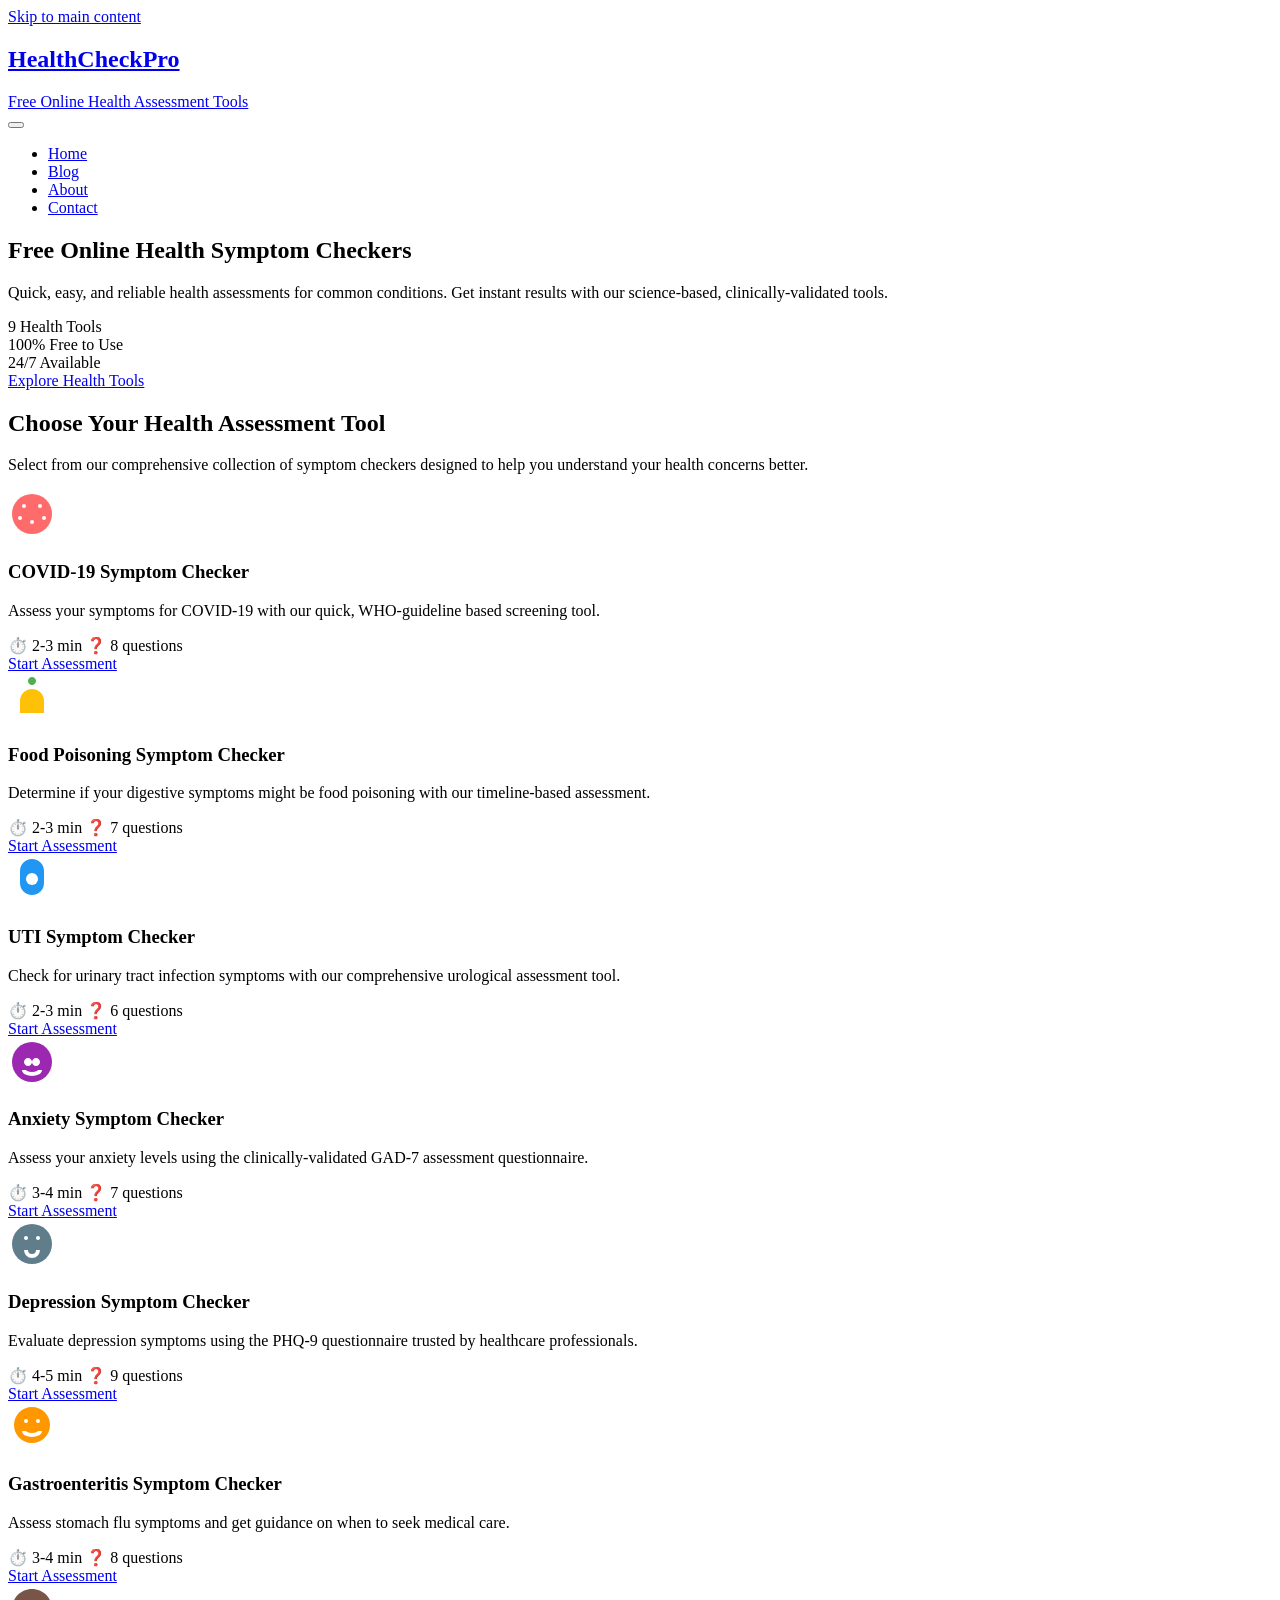
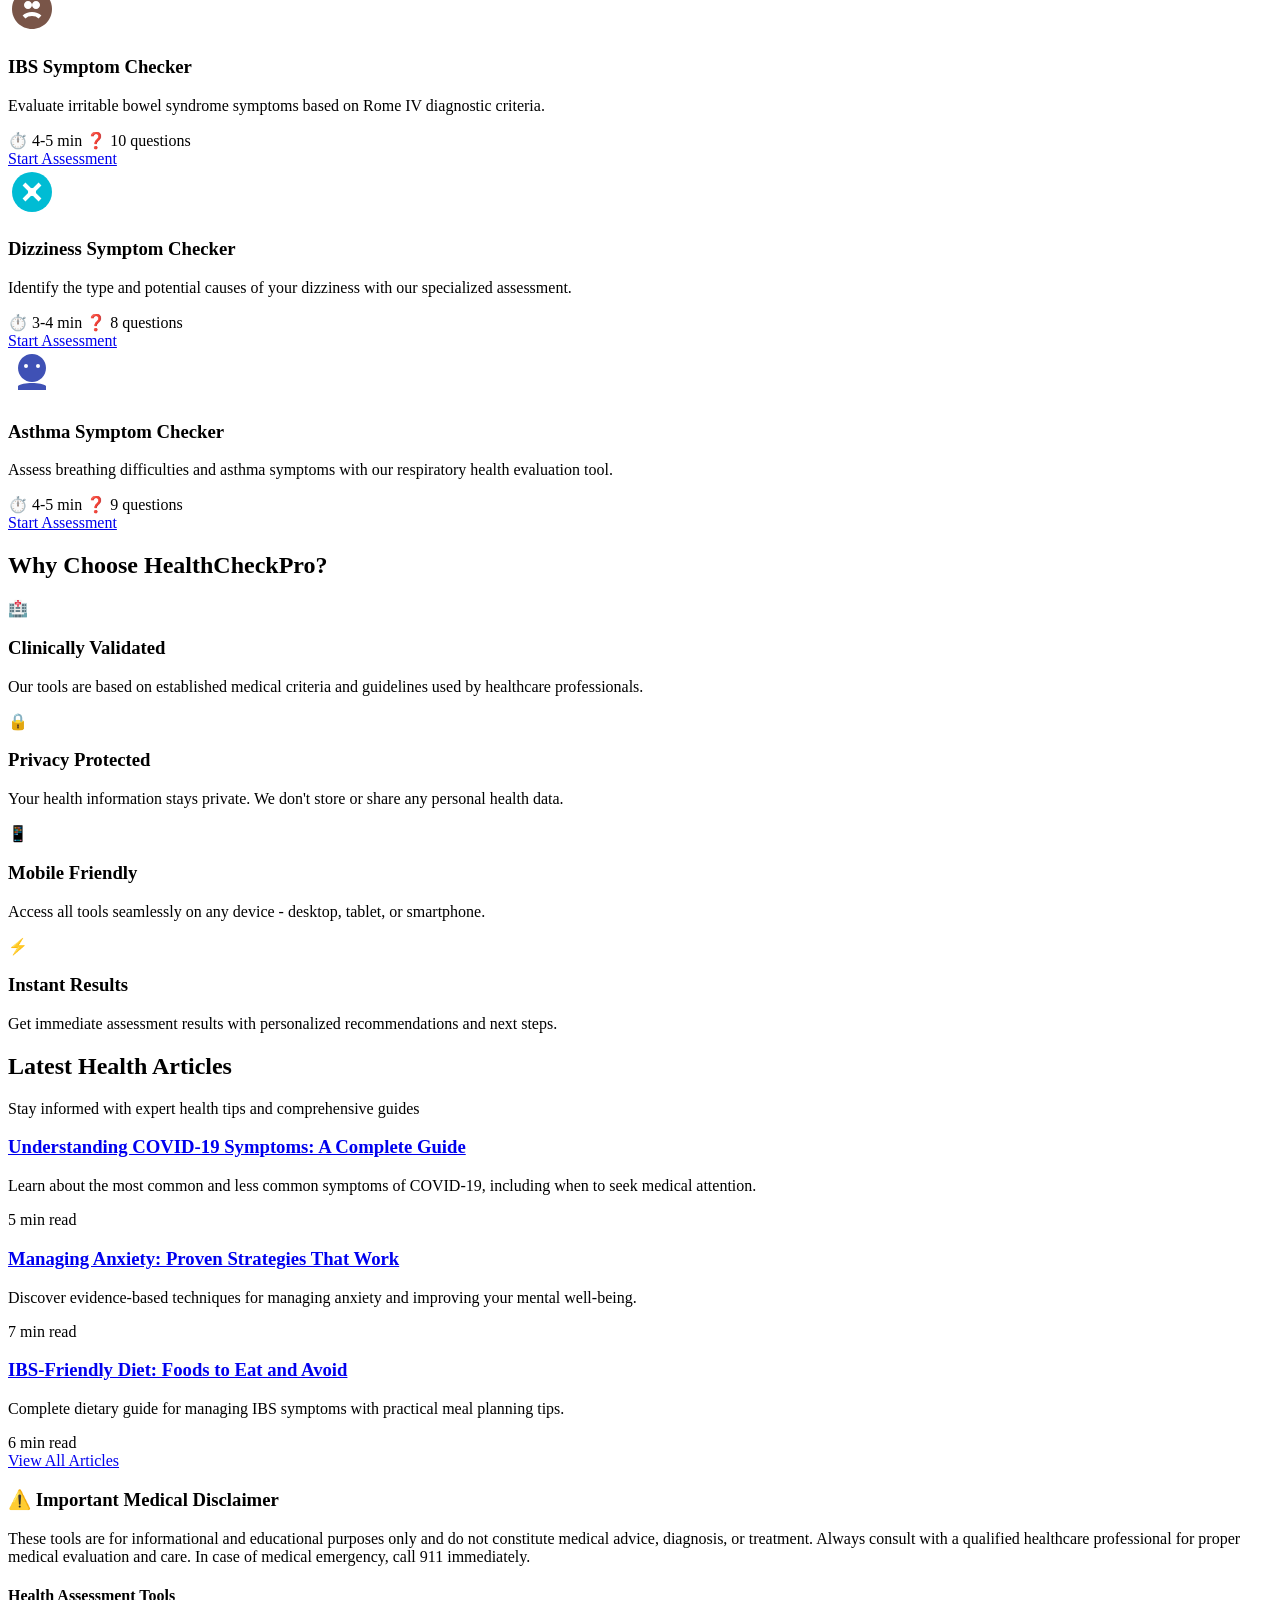
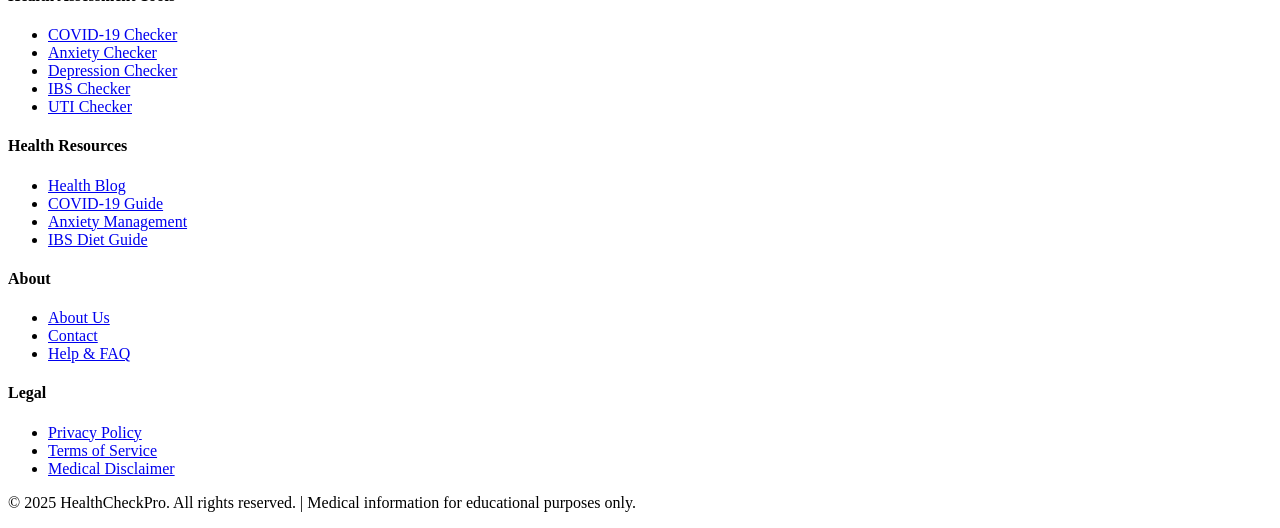
==== index.html @ 85d009aa "Create index.html" ====
<!DOCTYPE html>
<html lang="en">
<head>
    <meta charset="UTF-8">
    <meta name="viewport" content="width=device-width, initial-scale=1.0">
    <title>HealthCheckPro - Free Online Health Symptom Checkers & Assessment Tools</title>
    <meta name="description" content="Free online symptom checkers for COVID-19, anxiety, depression, IBS, and more. Get instant health assessments with our easy-to-use, clinically-validated tools.">
    <meta name="keywords" content="symptom checker, health assessment, COVID-19, anxiety, depression, IBS, free health tools">
    <meta name="author" content="HealthCheckPro">
    
    <!-- Open Graph Meta Tags -->
    <meta property="og:title" content="HealthCheckPro - Free Online Health Symptom Checkers">
    <meta property="og:description" content="Free online symptom checkers for COVID-19, anxiety, depression, IBS, and more. Get instant health assessments.">
    <meta property="og:url" content="https://healthcheckpro.com">
    <meta property="og:type" content="website">
    <meta property="og:image" content="https://healthcheckpro.com/assets/images/og-image.jpg">
    
    <!-- Twitter Card Meta Tags -->
    <meta name="twitter:card" content="summary_large_image">
    <meta name="twitter:title" content="HealthCheckPro - Free Online Health Symptom Checkers">
    <meta name="twitter:description" content="Free online symptom checkers for common health conditions. Get instant assessments.">
    <meta name="twitter:image" content="https://healthcheckpro.com/assets/images/twitter-card.jpg">
    
    <!-- Favicon -->
    <link rel="icon" type="image/x-icon" href="/favicon.ico">
    <link rel="apple-touch-icon" sizes="180x180" href="/apple-touch-icon.png">
    
    <!-- Structured Data -->
    <script type="application/ld+json">
    {
        "@context": "https://schema.org",
        "@type": "MedicalWebPage",
        "name": "HealthCheckPro",
        "description": "Free online health symptom checkers and assessment tools for common medical conditions",
        "url": "https://healthcheckpro.com",
        "mainContentOfPage": {
            "@type": "HealthTopicContent",
            "hasHealthAspect": "SymptomAssessment"
        },
        "publisher": {
            "@type": "Organization",
            "name": "HealthCheckPro",
            "url": "https://healthcheckpro.com"
        },
        "dateModified": "2025-01-31",
        "inLanguage": "en-US",
        "specialty": "General Practice"
    }
    </script>
    
    <!-- CSS Files -->
    <link rel="stylesheet" href="assets/css/main.css">
    <link rel="stylesheet" href="assets/css/responsive.css">
    
    <!-- Canonical URL -->
    <link rel="canonical" href="https://healthcheckpro.com">
    
    <!-- Preload Critical Resources -->
    <link rel="preload" href="assets/css/main.css" as="style">
    <link rel="preload" href="assets/js/main.js" as="script">
    
    <!-- PWA Manifest -->
    <link rel="manifest" href="manifest.json">
    <meta name="theme-color" content="#2196F3">
</head>
<body>
    <!-- Skip to Content Link (Accessibility) -->
    <a href="#main-content" class="skip-link">Skip to main content</a>
    
    <!-- Header -->
    <header class="main-header" role="banner">
        <nav class="navbar" role="navigation" aria-label="Main navigation">
            <div class="container">
                <div class="logo">
                    <a href="/" aria-label="HealthCheckPro Home">
                        <h1>HealthCheckPro</h1>
                        <span class="tagline">Free Online Health Assessment Tools</span>
                    </a>
                </div>
                <button class="mobile-menu-toggle" aria-label="Toggle mobile menu" aria-expanded="false">
                    <span></span>
                    <span></span>
                    <span></span>
                </button>
                <ul class="nav-menu" role="menubar">
                    <li role="none"><a href="/" role="menuitem" aria-current="page">Home</a></li>
                    <li role="none"><a href="/blog/" role="menuitem">Blog</a></li>
                    <li role="none"><a href="/about/" role="menuitem">About</a></li>
                    <li role="none"><a href="/contact/" role="menuitem">Contact</a></li>
                </ul>
            </div>
        </nav>
    </header>

    <!-- Hero Section -->
    <section class="hero-section" aria-label="Welcome section">
        <div class="container">
            <div class="hero-content">
                <h2>Free Online Health Symptom Checkers</h2>
                <p class="hero-description">Quick, easy, and reliable health assessments for common conditions. Get instant results with our science-based, clinically-validated tools.</p>
                
                <div class="hero-stats" aria-label="Website statistics">
                    <div class="stat">
                        <span class="number" aria-label="9 health tools">9</span>
                        <span class="label">Health Tools</span>
                    </div>
                    <div class="stat">
                        <span class="number" aria-label="100% free">100%</span>
                        <span class="label">Free to Use</span>
                    </div>
                    <div class="stat">
                        <span class="number" aria-label="Available 24/7">24/7</span>
                        <span class="label">Available</span>
                    </div>
                </div>
                
                <div class="hero-cta">
                    <a href="#tools-section" class="btn-primary btn-large">Explore Health Tools</a>
                </div>
            </div>
        </div>
    </section>

    <!-- Tools Grid Section -->
    <main id="main-content" class="tools-section" role="main">
        <div class="container">
            <header class="section-header">
                <h2>Choose Your Health Assessment Tool</h2>
                <p>Select from our comprehensive collection of symptom checkers designed to help you understand your health concerns better.</p>
            </header>
            
            <div class="tools-grid" id="tools-section" role="region" aria-label="Health assessment tools">
                
                <!-- COVID-19 Symptom Checker -->
                <div class="tool-card" role="article">
                    <div class="tool-icon" aria-hidden="true">
                        <svg width="48" height="48" viewBox="0 0 24 24" fill="none" xmlns="http://www.w3.org/2000/svg">
                            <circle cx="12" cy="12" r="10" fill="#FF6B6B"/>
                            <circle cx="8" cy="8" r="1" fill="#fff"/>
                            <circle cx="16" cy="8" r="1" fill="#fff"/>
                            <circle cx="12" cy="16" r="1" fill="#fff"/>
                            <circle cx="6" cy="14" r="1" fill="#fff"/>
                            <circle cx="18" cy="14" r="1" fill="#fff"/>
                        </svg>
                    </div>
                    <div class="tool-content">
                        <h3>COVID-19 Symptom Checker</h3>
                        <p>Assess your symptoms for COVID-19 with our quick, WHO-guideline based screening tool.</p>
                        <div class="tool-meta">
                            <span class="duration">⏱️ 2-3 min</span>
                            <span class="questions">❓ 8 questions</span>
                        </div>
                    </div>
                    <a href="/tools/covid-19-symptom-checker/" class="btn-primary" aria-label="Start COVID-19 symptom assessment">Start Assessment</a>
                </div>

                <!-- Food Poisoning Symptom Checker -->
                <div class="tool-card" role="article">
                    <div class="tool-icon" aria-hidden="true">
                        <svg width="48" height="48" viewBox="0 0 24 24" fill="none" xmlns="http://www.w3.org/2000/svg">
                            <path d="M12 2C13.1 2 14 2.9 14 4C14 5.1 13.1 6 12 6C10.9 6 10 5.1 10 4C10 2.9 10.9 2 12 2Z" fill="#4CAF50"/>
                            <path d="M12 8C8.69 8 6 10.69 6 14V20H18V14C18 10.69 15.31 8 12 8Z" fill="#FFC107"/>
                        </svg>
                    </div>
                    <div class="tool-content">
                        <h3>Food Poisoning Symptom Checker</h3>
                        <p>Determine if your digestive symptoms might be food poisoning with our timeline-based assessment.</p>
                        <div class="tool-meta">
                            <span class="duration">⏱️ 2-3 min</span>
                            <span class="questions">❓ 7 questions</span>
                        </div>
                    </div>
                    <a href="/tools/food-poisoning-symptom-checker/" class="btn-primary" aria-label="Start food poisoning symptom assessment">Start Assessment</a>
                </div>

                <!-- UTI Symptom Checker -->
                <div class="tool-card" role="article">
                    <div class="tool-icon" aria-hidden="true">
                        <svg width="48" height="48" viewBox="0 0 24 24" fill="none" xmlns="http://www.w3.org/2000/svg">
                            <path d="M12 2C15.31 2 18 4.69 18 8V14C18 17.31 15.31 20 12 20C8.69 20 6 17.31 6 14V8C6 4.69 8.69 2 12 2Z" fill="#2196F3"/>
                            <circle cx="12" cy="12" r="3" fill="#fff"/>
                        </svg>
                    </div>
                    <div class="tool-content">
                        <h3>UTI Symptom Checker</h3>
                        <p>Check for urinary tract infection symptoms with our comprehensive urological assessment tool.</p>
                        <div class="tool-meta">
                            <span class="duration">⏱️ 2-3 min</span>
                            <span class="questions">❓ 6 questions</span>
                        </div>
                    </div>
                    <a href="/tools/uti-symptom-checker/" class="btn-primary" aria-label="Start UTI symptom assessment">Start Assessment</a>
                </div>

                <!-- Anxiety Symptom Checker -->
                <div class="tool-card" role="article">
                    <div class="tool-icon" aria-hidden="true">
                        <svg width="48" height="48" viewBox="0 0 24 24" fill="none" xmlns="http://www.w3.org/2000/svg">
                            <circle cx="12" cy="12" r="10" fill="#9C27B0"/>
                            <path d="M8 12C8 10.9 8.9 10 10 10S12 10.9 12 12S11.1 14 10 14S8 13.1 8 12Z" fill="#fff"/>
                            <path d="M12 12C12 10.9 12.9 10 14 10S16 10.9 16 12S15.1 14 14 14S12 13.1 12 12Z" fill="#fff"/>
                            <path d="M8 16C8 17.1 9.79 18 12 18S16 17.1 16 16" stroke="#fff" stroke-width="2" fill="none"/>
                        </svg>
                    </div>
                    <div class="tool-content">
                        <h3>Anxiety Symptom Checker</h3>
                        <p>Assess your anxiety levels using the clinically-validated GAD-7 assessment questionnaire.</p>
                        <div class="tool-meta">
                            <span class="duration">⏱️ 3-4 min</span>
                            <span class="questions">❓ 7 questions</span>
                        </div>
                    </div>
                    <a href="/tools/anxiety-symptom-checker/" class="btn-primary" aria-label="Start anxiety symptom assessment">Start Assessment</a>
                </div>

                <!-- Depression Symptom Checker -->
                <div class="tool-card" role="article">
                    <div class="tool-icon" aria-hidden="true">
                        <svg width="48" height="48" viewBox="0 0 24 24" fill="none" xmlns="http://www.w3.org/2000/svg">
                            <circle cx="12" cy="12" r="10" fill="#607D8B"/>
                            <circle cx="9" cy="9" r="1" fill="#fff"/>
                            <circle cx="15" cy="9" r="1" fill="#fff"/>
                            <path d="M9 15C9 16.66 10.34 18 12 18S15 16.66 15 15" stroke="#fff" stroke-width="2" fill="none"/>
                        </svg>
                    </div>
                    <div class="tool-content">
                        <h3>Depression Symptom Checker</h3>
                        <p>Evaluate depression symptoms using the PHQ-9 questionnaire trusted by healthcare professionals.</p>
                        <div class="tool-meta">
                            <span class="duration">⏱️ 4-5 min</span>
                            <span class="questions">❓ 9 questions</span>
                        </div>
                    </div>
                    <a href="/tools/depression-symptom-checker/" class="btn-primary" aria-label="Start depression symptom assessment">Start Assessment</a>
                </div>

                <!-- Gastroenteritis Symptom Checker -->
                <div class="tool-card" role="article">
                    <div class="tool-icon" aria-hidden="true">
                        <svg width="48" height="48" viewBox="0 0 24 24" fill="none" xmlns="http://www.w3.org/2000/svg">
                            <path d="M12 2C17 2 21 6 21 11C21 16 17 20 12 20C7 20 3 16 3 11C3 6 7 2 12 2Z" fill="#FF9800"/>
                            <circle cx="9" cy="9" r="1" fill="#fff"/>
                            <circle cx="15" cy="9" r="1" fill="#fff"/>
                            <path d="M8 14C8 15.1 9.79 16 12 16S16 15.1 16 14" stroke="#fff" stroke-width="2" fill="none"/>
                        </svg>
                    </div>
                    <div class="tool-content">
                        <h3>Gastroenteritis Symptom Checker</h3>
                        <p>Assess stomach flu symptoms and get guidance on when to seek medical care.</p>
                        <div class="tool-meta">
                            <span class="duration">⏱️ 3-4 min</span>
                            <span class="questions">❓ 8 questions</span>
                        </div>
                    </div>
                    <a href="/tools/gastroenteritis-symptom-checker/" class="btn-primary" aria-label="Start gastroenteritis symptom assessment">Start Assessment</a>
                </div>

                <!-- IBS Symptom Checker -->
                <div class="tool-card" role="article">
                    <div class="tool-icon" aria-hidden="true">
                        <svg width="48" height="48" viewBox="0 0 24 24" fill="none" xmlns="http://www.w3.org/2000/svg">
                            <path d="M12 2C6.48 2 2 6.48 2 12S6.48 22 12 22S22 17.52 22 12S17.52 2 12 2Z" fill="#795548"/>
                            <path d="M8 10C8 8.9 8.9 8 10 8S12 8.9 12 10S11.1 12 10 12S8 11.1 8 10Z" fill="#fff"/>
                            <path d="M12 10C12 8.9 12.9 8 14 8S16 8.9 16 10S15.1 12 14 12S12 11.1 12 10Z" fill="#fff"/>
                            <path d="M8 16C10 14 14 14 16 16" stroke="#fff" stroke-width="2" fill="none"/>
                        </svg>
                    </div>
                    <div class="tool-content">
                        <h3>IBS Symptom Checker</h3>
                        <p>Evaluate irritable bowel syndrome symptoms based on Rome IV diagnostic criteria.</p>
                        <div class="tool-meta">
                            <span class="duration">⏱️ 4-5 min</span>
                            <span class="questions">❓ 10 questions</span>
                        </div>
                    </div>
                    <a href="/tools/ibs-symptom-checker/" class="btn-primary" aria-label="Start IBS symptom assessment">Start Assessment</a>
                </div>

                <!-- Dizziness Symptom Checker -->
                <div class="tool-card" role="article">
                    <div class="tool-icon" aria-hidden="true">
                        <svg width="48" height="48" viewBox="0 0 24 24" fill="none" xmlns="http://www.w3.org/2000/svg">
                            <circle cx="12" cy="12" r="10" fill="#00BCD4"/>
                            <path d="M8 8L16 16M16 8L8 16" stroke="#fff" stroke-width="2"/>
                            <circle cx="12" cy="12" r="2" fill="#fff"/>
                        </svg>
                    </div>
                    <div class="tool-content">
                        <h3>Dizziness Symptom Checker</h3>
                        <p>Identify the type and potential causes of your dizziness with our specialized assessment.</p>
                        <div class="tool-meta">
                            <span class="duration">⏱️ 3-4 min</span>
                            <span class="questions">❓ 8 questions</span>
                        </div>
                    </div>
                    <a href="/tools/dizziness-symptom-checker/" class="btn-primary" aria-label="Start dizziness symptom assessment">Start Assessment</a>
                </div>

                <!-- Asthma Symptom Checker -->
                <div class="tool-card" role="article">
                    <div class="tool-icon" aria-hidden="true">
                        <svg width="48" height="48" viewBox="0 0 24 24" fill="none" xmlns="http://www.w3.org/2000/svg">
                            <path d="M12 2C8.13 2 5 5.13 5 9C5 12.87 8.13 16 12 16S19 12.87 19 9C19 5.13 15.87 2 12 2Z" fill="#3F51B5"/>
                            <path d="M5 18C7 16 17 16 19 18V20H5V18Z" fill="#3F51B5"/>
                            <circle cx="9" cy="8" r="1" fill="#fff"/>
                            <circle cx="15" cy="8" r="1" fill="#fff"/>
                        </svg>
                    </div>
                    <div class="tool-content">
                        <h3>Asthma Symptom Checker</h3>
                        <p>Assess breathing difficulties and asthma symptoms with our respiratory health evaluation tool.</p>
                        <div class="tool-meta">
                            <span class="duration">⏱️ 4-5 min</span>
                            <span class="questions">❓ 9 questions</span>
                        </div>
                    </div>
                    <a href="/tools/asthma-symptom-checker/" class="btn-primary" aria-label="Start asthma symptom assessment">Start Assessment</a>
                </div>

            </div>
        </div>
    </main>

    <!-- Features Section -->
    <section class="features-section" role="region" aria-labelledby="features-heading">
        <div class="container">
            <h2 id="features-heading">Why Choose HealthCheckPro?</h2>
            <div class="features-grid">
                <div class="feature-card">
                    <div class="feature-icon" aria-hidden="true">🏥</div>
                    <h3>Clinically Validated</h3>
                    <p>Our tools are based on established medical criteria and guidelines used by healthcare professionals.</p>
                </div>
                <div class="feature-card">
                    <div class="feature-icon" aria-hidden="true">🔒</div>
                    <h3>Privacy Protected</h3>
                    <p>Your health information stays private. We don't store or share any personal health data.</p>
                </div>
                <div class="feature-card">
                    <div class="feature-icon" aria-hidden="true">📱</div>
                    <h3>Mobile Friendly</h3>
                    <p>Access all tools seamlessly on any device - desktop, tablet, or smartphone.</p>
                </div>
                <div class="feature-card">
                    <div class="feature-icon" aria-hidden="true">⚡</div>
                    <h3>Instant Results</h3>
                    <p>Get immediate assessment results with personalized recommendations and next steps.</p>
                </div>
            </div>
        </div>
    </section>

    <!-- Blog Preview Section -->
    <section class="blog-preview-section" role="region" aria-labelledby="blog-heading">
        <div class="container">
            <h2 id="blog-heading">Latest Health Articles</h2>
            <p>Stay informed with expert health tips and comprehensive guides</p>
            <div class="blog-preview-grid">
                <div class="blog-card">
                    <h3><a href="/blog/understanding-covid-symptoms/">Understanding COVID-19 Symptoms: A Complete Guide</a></h3>
                    <p>Learn about the most common and less common symptoms of COVID-19, including when to seek medical attention.</p>
                    <span class="read-time">5 min read</span>
                </div>
                <div class="blog-card">
                    <h3><a href="/blog/anxiety-management-guide/">Managing Anxiety: Proven Strategies That Work</a></h3>
                    <p>Discover evidence-based techniques for managing anxiety and improving your mental well-being.</p>
                    <span class="read-time">7 min read</span>
                </div>
                <div class="blog-card">
                    <h3><a href="/blog/ibs-diet-recommendations/">IBS-Friendly Diet: Foods to Eat and Avoid</a></h3>
                    <p>Complete dietary guide for managing IBS symptoms with practical meal planning tips.</p>
                    <span class="read-time">6 min read</span>
                </div>
            </div>
            <div class="blog-cta">
                <a href="/blog/" class="btn-secondary">View All Articles</a>
            </div>
        </div>
    </section>

    <!-- Medical Disclaimer -->
    <section class="disclaimer-section" role="region" aria-labelledby="disclaimer-heading">
        <div class="container">
            <div class="disclaimer-content">
                <h3 id="disclaimer-heading">⚠️ Important Medical Disclaimer</h3>
                <p>These tools are for informational and educational purposes only and do not constitute medical advice, diagnosis, or treatment. Always consult with a qualified healthcare professional for proper medical evaluation and care. In case of medical emergency, call 911 immediately.</p>
            </div>
        </div>
    </section>

    <!-- Footer -->
    <footer class="main-footer" role="contentinfo">
        <div class="container">
            <div class="footer-content">
                <div class="footer-section">
                    <h4>Health Assessment Tools</h4>
                    <ul>
                        <li><a href="/tools/covid-19-symptom-checker/">COVID-19 Checker</a></li>
                        <li><a href="/tools/anxiety-symptom-checker/">Anxiety Checker</a></li>
                        <li><a href="/tools/depression-symptom-checker/">Depression Checker</a></li>
                        <li><a href="/tools/ibs-symptom-checker/">IBS Checker</a></li>
                        <li><a href="/tools/uti-symptom-checker/">UTI Checker</a></li>
                    </ul>
                </div>
                <div class="footer-section">
                    <h4>Health Resources</h4>
                    <ul>
                        <li><a href="/blog/">Health Blog</a></li>
                        <li><a href="/blog/understanding-covid-symptoms/">COVID-19 Guide</a></li>
                        <li><a href="/blog/anxiety-management-guide/">Anxiety Management</a></li>
                        <li><a href="/blog/ibs-diet-recommendations/">IBS Diet Guide</a></li>
                    </ul>
                </div>
                <div class="footer-section">
                    <h4>About</h4>
                    <ul>
                        <li><a href="/about/">About Us</a></li>
                        <li><a href="/contact/">Contact</a></li>
                        <li><a href="/help/">Help & FAQ</a></li>
                    </ul>
                </div>
                <div class="footer-section">
                    <h4>Legal</h4>
                    <ul>
                        <li><a href="/privacy/">Privacy Policy</a></li>
                        <li><a href="/terms/">Terms of Service</a></li>
                        <li><a href="/medical-disclaimer/">Medical Disclaimer</a></li>
                    </ul>
                </div>
            </div>
            <div class="footer-bottom">
                <p>&copy; 2025 HealthCheckPro. All rights reserved. | Medical information for educational purposes only.</p>
            </div>
        </div>
    </footer>

    <!-- JavaScript Files -->
    <script src="assets/js/main.js"></script>
    <script src="assets/js/accessibility.js"></script>
    
    <!-- Service Worker Registration -->
    <script>
        if ('serviceWorker' in navigator) {
            window.addEventListener('load', function() {
                navigator.serviceWorker.register('/sw.js')
                    .then(function(registration) {
                        console.log('ServiceWorker registration successful');
                    }, function(err) {
                        console.log('ServiceWorker registration failed: ', err);
                    });
            });
        }
    </script>
</body>
</html>
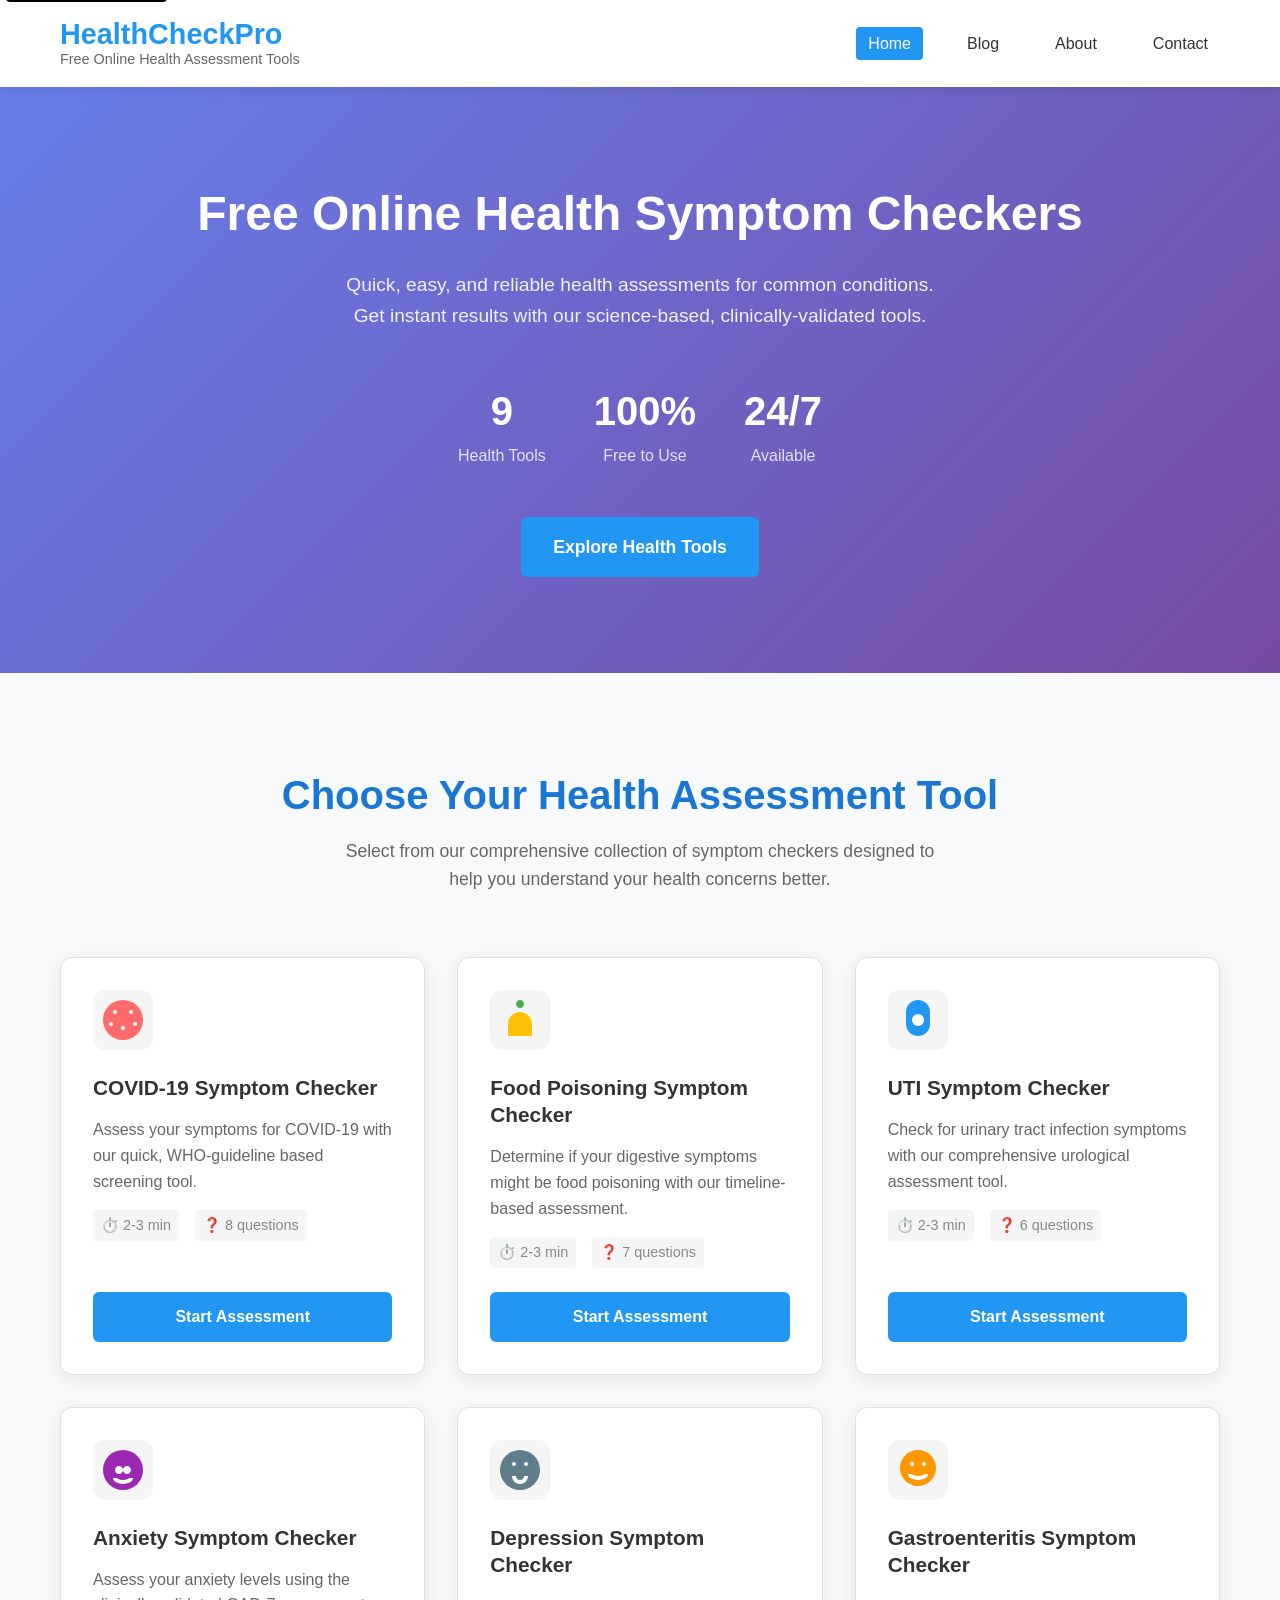
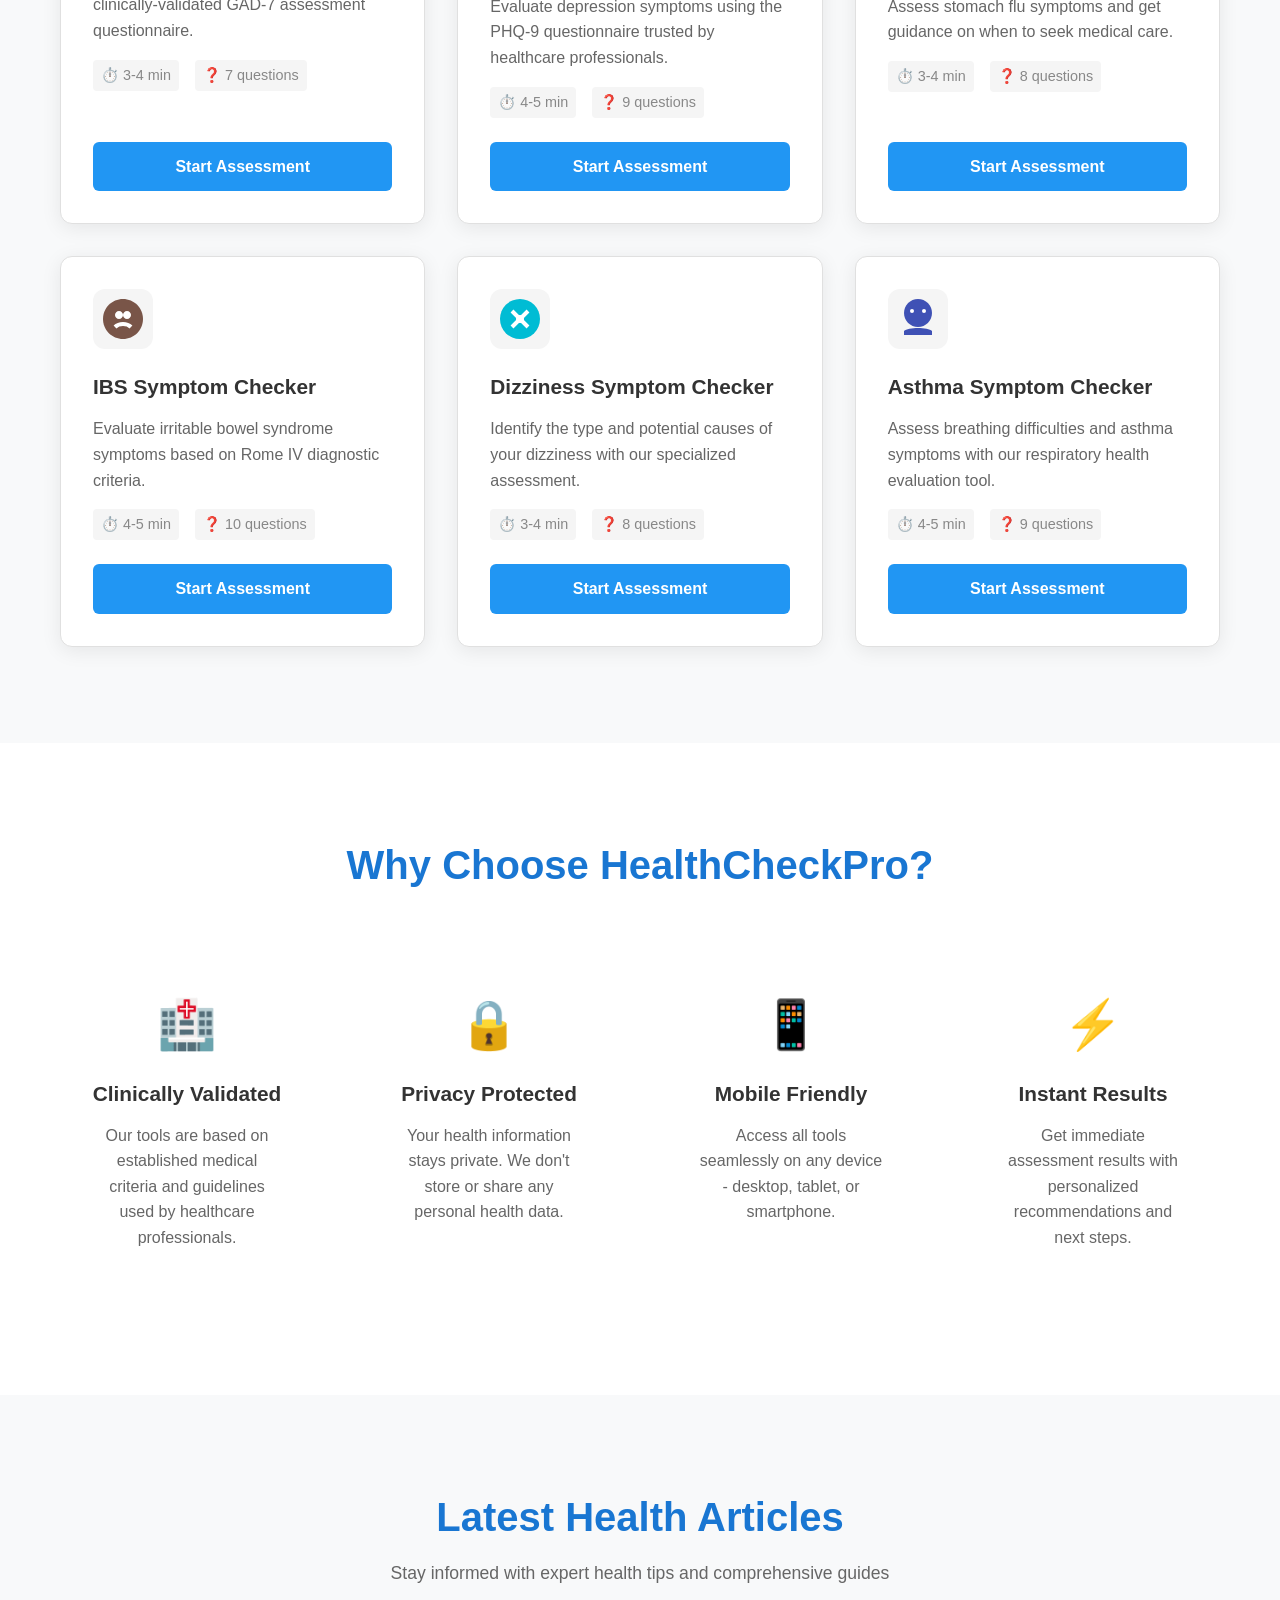
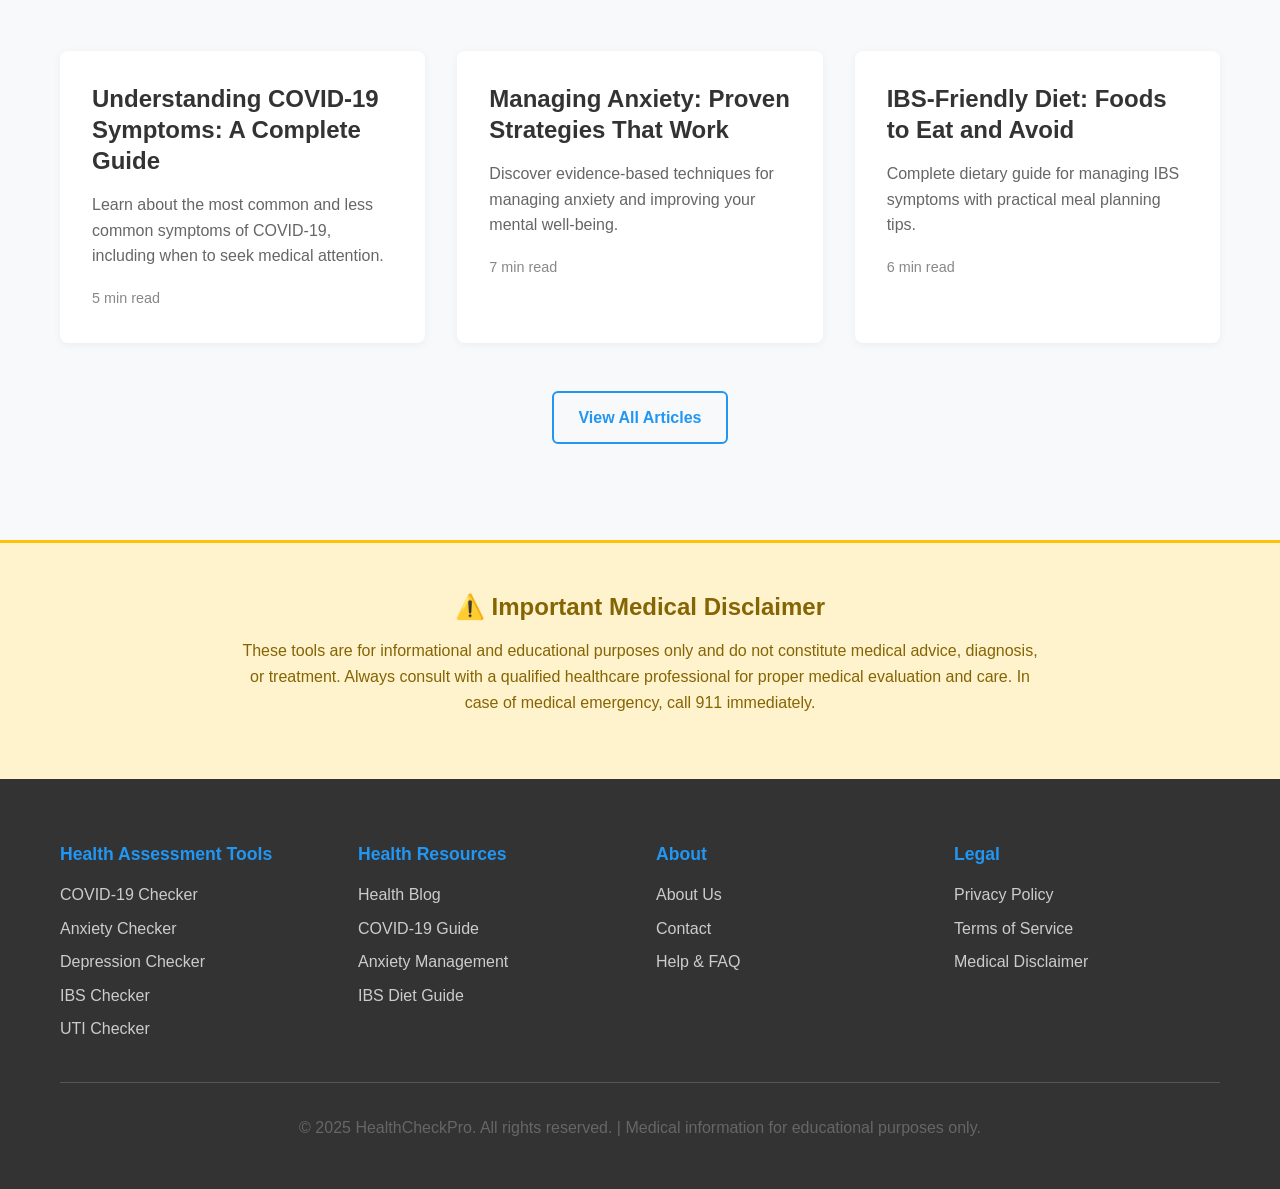
==== commit 1f07a647: "Update index.html" ====
--- a/index.html
+++ b/index.html
@@ -84,9 +84,9 @@
                 </button>
                 <ul class="nav-menu" role="menubar">
                     <li role="none"><a href="/" role="menuitem" aria-current="page">Home</a></li>
-                    <li role="none"><a href="/blog/" role="menuitem">Blog</a></li>
-                    <li role="none"><a href="/about/" role="menuitem">About</a></li>
-                    <li role="none"><a href="/contact/" role="menuitem">Contact</a></li>
+                    <li role="none"><a href="blog/" role="menuitem">Blog</a></li>
+                    <li role="none"><a href="about/" role="menuitem">About</a></li>
+                    <li role="none"><a href="contact/" role="menuitem">Contact</a></li>
                 </ul>
             </div>
         </nav>
--- a/assets/css/main.css
+++ b/assets/css/main.css
@@ -0,0 +1,578 @@
+/* ==========================================
+   HEALTHCHECKPRO - MAIN STYLESHEET
+   ========================================== */
+
+/* CSS Reset and Base Styles */
+* {
+    margin: 0;
+    padding: 0;
+    box-sizing: border-box;
+}
+
+html {
+    font-size: 16px;
+    scroll-behavior: smooth;
+}
+
+body {
+    font-family: -apple-system, BlinkMacSystemFont, 'Segoe UI', Roboto, Oxygen, Ubuntu, Cantarell, sans-serif;
+    line-height: 1.6;
+    color: #333;
+    background-color: #ffffff;
+}
+
+/* Skip Link for Accessibility */
+.skip-link {
+    position: absolute;
+    top: -40px;
+    left: 6px;
+    background: #000;
+    color: #fff;
+    padding: 8px;
+    text-decoration: none;
+    border-radius: 0 0 4px 4px;
+    z-index: 1000;
+}
+
+.skip-link:focus {
+    top: 0;
+}
+
+/* Container */
+.container {
+    max-width: 1200px;
+    margin: 0 auto;
+    padding: 0 20px;
+}
+
+/* Typography */
+h1, h2, h3, h4, h5, h6 {
+    font-weight: 600;
+    margin-bottom: 1rem;
+    line-height: 1.3;
+}
+
+h1 {
+    font-size: 2.5rem;
+    color: #2196F3;
+}
+
+h2 {
+    font-size: 2rem;
+    color: #1976D2;
+}
+
+h3 {
+    font-size: 1.5rem;
+    color: #333;
+}
+
+p {
+    margin-bottom: 1rem;
+    color: #666;
+}
+
+a {
+    color: #2196F3;
+    text-decoration: none;
+    transition: color 0.3s ease;
+}
+
+a:hover, a:focus {
+    color: #1976D2;
+    text-decoration: underline;
+}
+
+/* Button Styles */
+.btn-primary, .btn-secondary {
+    display: inline-block;
+    padding: 12px 24px;
+    border: none;
+    border-radius: 6px;
+    font-size: 1rem;
+    font-weight: 600;
+    text-align: center;
+    text-decoration: none;
+    cursor: pointer;
+    transition: all 0.3s ease;
+    min-height: 44px;
+    min-width: 44px;
+}
+
+.btn-primary {
+    background-color: #2196F3;
+    color: white;
+}
+
+.btn-primary:hover, .btn-primary:focus {
+    background-color: #1976D2;
+    color: white;
+    text-decoration: none;
+    transform: translateY(-2px);
+    box-shadow: 0 4px 12px rgba(33, 150, 243, 0.3);
+}
+
+.btn-secondary {
+    background-color: transparent;
+    color: #2196F3;
+    border: 2px solid #2196F3;
+}
+
+.btn-secondary:hover, .btn-secondary:focus {
+    background-color: #2196F3;
+    color: white;
+    text-decoration: none;
+}
+
+.btn-large {
+    padding: 16px 32px;
+    font-size: 1.1rem;
+}
+
+/* Header Styles */
+.main-header {
+    background-color: #ffffff;
+    box-shadow: 0 2px 10px rgba(0, 0, 0, 0.1);
+    position: sticky;
+    top: 0;
+    z-index: 100;
+}
+
+.navbar {
+    padding: 1rem 0;
+}
+
+.navbar .container {
+    display: flex;
+    justify-content: space-between;
+    align-items: center;
+}
+
+.logo a {
+    color: inherit;
+    text-decoration: none;
+}
+
+.logo h1 {
+    font-size: 1.8rem;
+    margin-bottom: 0;
+    color: #2196F3;
+}
+
+.logo .tagline {
+    font-size: 0.9rem;
+    color: #666;
+    display: block;
+    margin-top: -5px;
+}
+
+.nav-menu {
+    display: flex;
+    list-style: none;
+    gap: 2rem;
+    margin: 0;
+}
+
+.nav-menu a {
+    font-weight: 500;
+    color: #333;
+    padding: 8px 12px;
+    border-radius: 4px;
+    transition: all 0.3s ease;
+}
+
+.nav-menu a:hover, .nav-menu a:focus {
+    background-color: #f5f5f5;
+    color: #2196F3;
+    text-decoration: none;
+}
+
+.nav-menu a[aria-current="page"] {
+    background-color: #2196F3;
+    color: white;
+}
+
+/* Mobile Menu Toggle */
+.mobile-menu-toggle {
+    display: none;
+    flex-direction: column;
+    background: none;
+    border: none;
+    cursor: pointer;
+    padding: 8px;
+    gap: 4px;
+    min-height: 44px;
+    min-width: 44px;
+}
+
+.mobile-menu-toggle span {
+    display: block;
+    width: 25px;
+    height: 3px;
+    background-color: #333;
+    transition: 0.3s;
+}
+
+/* Hero Section */
+.hero-section {
+    background: linear-gradient(135deg, #667eea 0%, #764ba2 100%);
+    color: white;
+    padding: 6rem 0;
+    text-align: center;
+}
+
+.hero-content h2 {
+    font-size: 3rem;
+    margin-bottom: 1.5rem;
+    color: white;
+}
+
+.hero-description {
+    font-size: 1.2rem;
+    margin-bottom: 3rem;
+    max-width: 600px;
+    margin-left: auto;
+    margin-right: auto;
+    color: rgba(255, 255, 255, 0.9);
+}
+
+.hero-stats {
+    display: flex;
+    justify-content: center;
+    gap: 3rem;
+    margin-bottom: 3rem;
+}
+
+.stat {
+    text-align: center;
+}
+
+.stat .number {
+    display: block;
+    font-size: 2.5rem;
+    font-weight: 700;
+    color: white;
+}
+
+.stat .label {
+    font-size: 1rem;
+    color: rgba(255, 255, 255, 0.8);
+}
+
+.hero-cta {
+    margin-top: 2rem;
+}
+
+/* Tools Section */
+.tools-section {
+    padding: 6rem 0;
+    background-color: #f8f9fa;
+}
+
+.section-header {
+    text-align: center;
+    margin-bottom: 4rem;
+}
+
+.section-header h2 {
+    font-size: 2.5rem;
+    margin-bottom: 1rem;
+}
+
+.section-header p {
+    font-size: 1.1rem;
+    max-width: 600px;
+    margin: 0 auto;
+}
+
+.tools-grid {
+    display: grid;
+    grid-template-columns: repeat(auto-fit, minmax(350px, 1fr));
+    gap: 2rem;
+    margin-top: 3rem;
+}
+
+.tool-card {
+    background: white;
+    border-radius: 12px;
+    padding: 2rem;
+    box-shadow: 0 4px 20px rgba(0, 0, 0, 0.08);
+    transition: all 0.3s ease;
+    border: 1px solid #e0e0e0;
+    display: flex;
+    flex-direction: column;
+    height: 100%;
+}
+
+.tool-card:hover {
+    transform: translateY(-8px);
+    box-shadow: 0 8px 30px rgba(0, 0, 0, 0.15);
+}
+
+.tool-icon {
+    margin-bottom: 1.5rem;
+    display: flex;
+    align-items: center;
+    justify-content: center;
+    width: 60px;
+    height: 60px;
+    border-radius: 12px;
+    background-color: #f5f5f5;
+}
+
+.tool-content {
+    flex-grow: 1;
+    margin-bottom: 1.5rem;
+}
+
+.tool-content h3 {
+    font-size: 1.3rem;
+    margin-bottom: 1rem;
+    color: #333;
+}
+
+.tool-content p {
+    color: #666;
+    margin-bottom: 1rem;
+}
+
+.tool-meta {
+    display: flex;
+    gap: 1rem;
+    margin-top: 1rem;
+}
+
+.tool-meta span {
+    font-size: 0.9rem;
+    color: #888;
+    background-color: #f5f5f5;
+    padding: 4px 8px;
+    border-radius: 4px;
+}
+
+/* Features Section */
+.features-section {
+    padding: 6rem 0;
+    background-color: white;
+}
+
+.features-section h2 {
+    text-align: center;
+    font-size: 2.5rem;
+    margin-bottom: 4rem;
+}
+
+.features-grid {
+    display: grid;
+    grid-template-columns: repeat(auto-fit, minmax(250px, 1fr));
+    gap: 3rem;
+}
+
+.feature-card {
+    text-align: center;
+    padding: 2rem;
+}
+
+.feature-icon {
+    font-size: 3rem;
+    margin-bottom: 1rem;
+}
+
+.feature-card h3 {
+    font-size: 1.3rem;
+    margin-bottom: 1rem;
+    color: #333;
+}
+
+.feature-card p {
+    color: #666;
+}
+
+/* Blog Preview Section */
+.blog-preview-section {
+    padding: 6rem 0;
+    background-color: #f8f9fa;
+}
+
+.blog-preview-section h2 {
+    text-align: center;
+    font-size: 2.5rem;
+    margin-bottom: 1rem;
+}
+
+.blog-preview-section > .container > p {
+    text-align: center;
+    font-size: 1.1rem;
+    margin-bottom: 4rem;
+}
+
+.blog-preview-grid {
+    display: grid;
+    grid-template-columns: repeat(auto-fit, minmax(300px, 1fr));
+    gap: 2rem;
+    margin-bottom: 3rem;
+}
+
+.blog-card {
+    background: white;
+    border-radius: 8px;
+    padding: 2rem;
+    box-shadow: 0 2px 10px rgba(0, 0, 0, 0.05);
+    transition: all 0.3s ease;
+}
+
+.blog-card:hover {
+    transform: translateY(-4px);
+    box-shadow: 0 4px 20px rgba(0, 0, 0, 0.1);
+}
+
+.blog-card h3 {
+    margin-bottom: 1rem;
+}
+
+.blog-card h3 a {
+    color: #333;
+    text-decoration: none;
+}
+
+.blog-card h3 a:hover {
+    color: #2196F3;
+}
+
+.blog-card p {
+    margin-bottom: 1rem;
+}
+
+.read-time {
+    font-size: 0.9rem;
+    color: #888;
+}
+
+.blog-cta {
+    text-align: center;
+}
+
+/* Disclaimer Section */
+.disclaimer-section {
+    padding: 3rem 0;
+    background-color: #fff3cd;
+    border-top: 3px solid #ffc107;
+}
+
+.disclaimer-content {
+    max-width: 800px;
+    margin: 0 auto;
+    text-align: center;
+}
+
+.disclaimer-content h3 {
+    color: #856404;
+    margin-bottom: 1rem;
+}
+
+.disclaimer-content p {
+    color: #856404;
+    font-size: 1rem;
+    line-height: 1.6;
+}
+
+/* Footer */
+.main-footer {
+    background-color: #333;
+    color: white;
+    padding: 4rem 0 2rem;
+}
+
+.footer-content {
+    display: grid;
+    grid-template-columns: repeat(auto-fit, minmax(200px, 1fr));
+    gap: 2rem;
+    margin-bottom: 2rem;
+}
+
+.footer-section h4 {
+    color: #2196F3;
+    margin-bottom: 1rem;
+    font-size: 1.1rem;
+}
+
+.footer-section ul {
+    list-style: none;
+}
+
+.footer-section li {
+    margin-bottom: 0.5rem;
+}
+
+.footer-section a {
+    color: #ccc;
+    text-decoration: none;
+    transition: color 0.3s ease;
+}
+
+.footer-section a:hover, .footer-section a:focus {
+    color: #2196F3;
+    text-decoration: none;
+}
+
+.footer-bottom {
+    border-top: 1px solid #555;
+    padding-top: 2rem;
+    text-align: center;
+    color: #ccc;
+}
+
+/* Focus Styles for Accessibility */
+*:focus {
+    outline: 2px solid #2196F3;
+    outline-offset: 2px;
+}
+
+button:focus, a:focus, input:focus, select:focus, textarea:focus {
+    outline: 2px solid #2196F3;
+    outline-offset: 2px;
+}
+
+/* High Contrast Mode Support */
+@media (prefers-contrast: high) {
+    .tool-card {
+        border: 2px solid #333;
+    }
+    
+    .btn-primary {
+        border: 2px solid #1976D2;
+    }
+}
+
+/* Reduced Motion Support */
+@media (prefers-reduced-motion: reduce) {
+    * {
+        animation-duration: 0.01ms !important;
+        animation-iteration-count: 1 !important;
+        transition-duration: 0.01ms !important;
+    }
+    
+    html {
+        scroll-behavior: auto;
+    }
+}
+
+/* Print Styles */
+@media print {
+    .main-header,
+    .hero-section,
+    .main-footer,
+    .mobile-menu-toggle {
+        display: none;
+    }
+    
+    body {
+        font-size: 12pt;
+        line-height: 1.4;
+    }
+    
+    .container {
+        max-width: none;
+        padding: 0;
+    }
+}
--- a/assets/css/responsive.css
+++ b/assets/css/responsive.css
@@ -0,0 +1,261 @@
+/* ==========================================
+   RESPONSIVE STYLES
+   ========================================== */
+
+/* Tablet Styles */
+@media (max-width: 768px) {
+    /* Navigation */
+    .mobile-menu-toggle {
+        display: flex;
+    }
+    
+    .nav-menu {
+        position: absolute;
+        top: 100%;
+        left: 0;
+        width: 100%;
+        background-color: white;
+        flex-direction: column;
+        gap: 0;
+        box-shadow: 0 4px 10px rgba(0, 0, 0, 0.1);
+        transform: translateY(-100%);
+        opacity: 0;
+        visibility: hidden;
+        transition: all 0.3s ease;
+    }
+    
+    .nav-menu.active {
+        transform: translateY(0);
+        opacity: 1;
+        visibility: visible;
+    }
+    
+    .nav-menu li {
+        border-bottom: 1px solid #f0f0f0;
+    }
+    
+    .nav-menu a {
+        display: block;
+        padding: 1rem 2rem;
+        border-radius: 0;
+    }
+    
+    /* Hero Section */
+    .hero-content h2 {
+        font-size: 2.5rem;
+    }
+    
+    .hero-description {
+        font-size: 1.1rem;
+    }
+    
+    .hero-stats {
+        gap: 2rem;
+    }
+    
+    .stat .number {
+        font-size: 2rem;
+    }
+    
+    /* Tools Grid */
+    .tools-grid {
+        grid-template-columns: 1fr;
+        gap: 1.5rem;
+    }
+    
+    .tool-card {
+        padding: 1.5rem;
+    }
+    
+    /* Features Grid */
+    .features-grid {
+        grid-template-columns: repeat(2, 1fr);
+        gap: 2rem;
+    }
+    
+    /* Blog Grid */
+    .blog-preview-grid {
+        grid-template-columns: 1fr;
+        gap: 1.5rem;
+    }
+    
+    /* Footer */
+    .footer-content {
+        grid-template-columns: repeat(2, 1fr);
+        gap: 1.5rem;
+    }
+}
+
+/* Mobile Styles */
+@media (max-width: 480px) {
+    /* Container */
+    .container {
+        padding: 0 15px;
+    }
+    
+    /* Typography */
+    h1 {
+        font-size: 2rem;
+    }
+    
+    h2 {
+        font-size: 1.8rem;
+    }
+    
+    h3 {
+        font-size: 1.3rem;
+    }
+    
+    /* Hero Section */
+    .hero-section {
+        padding: 4rem 0;
+    }
+    
+    .hero-content h2 {
+        font-size: 2rem;
+    }
+    
+    .hero-description {
+        font-size: 1rem;
+        margin-bottom: 2rem;
+    }
+    
+    .hero-stats {
+        flex-direction: column;
+        gap: 1.5rem;
+        margin-bottom: 2rem;
+    }
+    
+    .stat .number {
+        font-size: 1.8rem;
+    }
+    
+    /* Sections */
+    .tools-section,
+    .features-section,
+    .blog-preview-section {
+        padding: 4rem 0;
+    }
+    
+    .section-header h2 {
+        font-size: 2rem;
+    }
+    
+    .section-header p {
+        font-size: 1rem;
+    }
+    
+    /* Tool Cards */
+    .tool-card {
+        padding: 1.25rem;
+    }
+    
+    .tool-meta {
+        flex-direction: column;
+        gap: 0.5rem;
+    }
+    
+    /* Features */
+    .features-grid {
+        grid-template-columns: 1fr;
+        gap: 2rem;
+    }
+    
+    .feature-card {
+        padding: 1.5rem;
+    }
+    
+    .feature-icon {
+        font-size: 2.5rem;
+    }
+    
+    /* Footer */
+    .footer-content {
+        grid-template-columns: 1fr;
+        gap: 2rem;
+    }
+    
+    .main-footer {
+        padding: 3rem 0 1.5rem;
+    }
+    
+    /* Buttons */
+    .btn-primary, .btn-secondary {
+        padding: 14px 20px;
+        font-size: 0.95rem;
+    }
+    
+    .btn-large {
+        padding: 16px 24px;
+        font-size: 1rem;
+    }
+}
+
+/* Large Desktop */
+@media (min-width: 1400px) {
+    .container {
+        max-width: 1400px;
+    }
+    
+    .tools-grid {
+        grid-template-columns: repeat(3, 1fr);
+    }
+    
+    .hero-content h2 {
+        font-size: 3.5rem;
+    }
+    
+    .section-header h2 {
+        font-size: 2.8rem;
+    }
+}
+
+/* Landscape Phone */
+@media (max-width: 767px) and (orientation: landscape) {
+    .hero-section {
+        padding: 3rem 0;
+    }
+    
+    .hero-stats {
+        flex-direction: row;
+        gap: 2rem;
+    }
+}
+
+/* Touch Device Optimizations */
+@media (hover: none) and (pointer: coarse) {
+    .tool-card:hover {
+        transform: none;
+        box-shadow: 0 4px 20px rgba(0, 0, 0, 0.08);
+    }
+    
+    .blog-card:hover {
+        transform: none;
+        box-shadow: 0 2px 10px rgba(0, 0, 0, 0.05);
+    }
+    
+    .btn-primary:hover {
+        transform: none;
+        box-shadow: none;
+    }
+}
+
+/* Small Height Devices */
+@media (max-height: 600px) and (orientation: landscape) {
+    .hero-section {
+        padding: 2rem 0;
+    }
+    
+    .hero-content h2 {
+        font-size: 2rem;
+        margin-bottom: 1rem;
+    }
+    
+    .hero-description {
+        margin-bottom: 1.5rem;
+    }
+    
+    .hero-stats {
+        margin-bottom: 1.5rem;
+    }
+}
--- a/assets/css/main.css
+++ b/assets/css/main.css
@@ -0,0 +1,578 @@
+/* ==========================================
+   HEALTHCHECKPRO - MAIN STYLESHEET
+   ========================================== */
+
+/* CSS Reset and Base Styles */
+* {
+    margin: 0;
+    padding: 0;
+    box-sizing: border-box;
+}
+
+html {
+    font-size: 16px;
+    scroll-behavior: smooth;
+}
+
+body {
+    font-family: -apple-system, BlinkMacSystemFont, 'Segoe UI', Roboto, Oxygen, Ubuntu, Cantarell, sans-serif;
+    line-height: 1.6;
+    color: #333;
+    background-color: #ffffff;
+}
+
+/* Skip Link for Accessibility */
+.skip-link {
+    position: absolute;
+    top: -40px;
+    left: 6px;
+    background: #000;
+    color: #fff;
+    padding: 8px;
+    text-decoration: none;
+    border-radius: 0 0 4px 4px;
+    z-index: 1000;
+}
+
+.skip-link:focus {
+    top: 0;
+}
+
+/* Container */
+.container {
+    max-width: 1200px;
+    margin: 0 auto;
+    padding: 0 20px;
+}
+
+/* Typography */
+h1, h2, h3, h4, h5, h6 {
+    font-weight: 600;
+    margin-bottom: 1rem;
+    line-height: 1.3;
+}
+
+h1 {
+    font-size: 2.5rem;
+    color: #2196F3;
+}
+
+h2 {
+    font-size: 2rem;
+    color: #1976D2;
+}
+
+h3 {
+    font-size: 1.5rem;
+    color: #333;
+}
+
+p {
+    margin-bottom: 1rem;
+    color: #666;
+}
+
+a {
+    color: #2196F3;
+    text-decoration: none;
+    transition: color 0.3s ease;
+}
+
+a:hover, a:focus {
+    color: #1976D2;
+    text-decoration: underline;
+}
+
+/* Button Styles */
+.btn-primary, .btn-secondary {
+    display: inline-block;
+    padding: 12px 24px;
+    border: none;
+    border-radius: 6px;
+    font-size: 1rem;
+    font-weight: 600;
+    text-align: center;
+    text-decoration: none;
+    cursor: pointer;
+    transition: all 0.3s ease;
+    min-height: 44px;
+    min-width: 44px;
+}
+
+.btn-primary {
+    background-color: #2196F3;
+    color: white;
+}
+
+.btn-primary:hover, .btn-primary:focus {
+    background-color: #1976D2;
+    color: white;
+    text-decoration: none;
+    transform: translateY(-2px);
+    box-shadow: 0 4px 12px rgba(33, 150, 243, 0.3);
+}
+
+.btn-secondary {
+    background-color: transparent;
+    color: #2196F3;
+    border: 2px solid #2196F3;
+}
+
+.btn-secondary:hover, .btn-secondary:focus {
+    background-color: #2196F3;
+    color: white;
+    text-decoration: none;
+}
+
+.btn-large {
+    padding: 16px 32px;
+    font-size: 1.1rem;
+}
+
+/* Header Styles */
+.main-header {
+    background-color: #ffffff;
+    box-shadow: 0 2px 10px rgba(0, 0, 0, 0.1);
+    position: sticky;
+    top: 0;
+    z-index: 100;
+}
+
+.navbar {
+    padding: 1rem 0;
+}
+
+.navbar .container {
+    display: flex;
+    justify-content: space-between;
+    align-items: center;
+}
+
+.logo a {
+    color: inherit;
+    text-decoration: none;
+}
+
+.logo h1 {
+    font-size: 1.8rem;
+    margin-bottom: 0;
+    color: #2196F3;
+}
+
+.logo .tagline {
+    font-size: 0.9rem;
+    color: #666;
+    display: block;
+    margin-top: -5px;
+}
+
+.nav-menu {
+    display: flex;
+    list-style: none;
+    gap: 2rem;
+    margin: 0;
+}
+
+.nav-menu a {
+    font-weight: 500;
+    color: #333;
+    padding: 8px 12px;
+    border-radius: 4px;
+    transition: all 0.3s ease;
+}
+
+.nav-menu a:hover, .nav-menu a:focus {
+    background-color: #f5f5f5;
+    color: #2196F3;
+    text-decoration: none;
+}
+
+.nav-menu a[aria-current="page"] {
+    background-color: #2196F3;
+    color: white;
+}
+
+/* Mobile Menu Toggle */
+.mobile-menu-toggle {
+    display: none;
+    flex-direction: column;
+    background: none;
+    border: none;
+    cursor: pointer;
+    padding: 8px;
+    gap: 4px;
+    min-height: 44px;
+    min-width: 44px;
+}
+
+.mobile-menu-toggle span {
+    display: block;
+    width: 25px;
+    height: 3px;
+    background-color: #333;
+    transition: 0.3s;
+}
+
+/* Hero Section */
+.hero-section {
+    background: linear-gradient(135deg, #667eea 0%, #764ba2 100%);
+    color: white;
+    padding: 6rem 0;
+    text-align: center;
+}
+
+.hero-content h2 {
+    font-size: 3rem;
+    margin-bottom: 1.5rem;
+    color: white;
+}
+
+.hero-description {
+    font-size: 1.2rem;
+    margin-bottom: 3rem;
+    max-width: 600px;
+    margin-left: auto;
+    margin-right: auto;
+    color: rgba(255, 255, 255, 0.9);
+}
+
+.hero-stats {
+    display: flex;
+    justify-content: center;
+    gap: 3rem;
+    margin-bottom: 3rem;
+}
+
+.stat {
+    text-align: center;
+}
+
+.stat .number {
+    display: block;
+    font-size: 2.5rem;
+    font-weight: 700;
+    color: white;
+}
+
+.stat .label {
+    font-size: 1rem;
+    color: rgba(255, 255, 255, 0.8);
+}
+
+.hero-cta {
+    margin-top: 2rem;
+}
+
+/* Tools Section */
+.tools-section {
+    padding: 6rem 0;
+    background-color: #f8f9fa;
+}
+
+.section-header {
+    text-align: center;
+    margin-bottom: 4rem;
+}
+
+.section-header h2 {
+    font-size: 2.5rem;
+    margin-bottom: 1rem;
+}
+
+.section-header p {
+    font-size: 1.1rem;
+    max-width: 600px;
+    margin: 0 auto;
+}
+
+.tools-grid {
+    display: grid;
+    grid-template-columns: repeat(auto-fit, minmax(350px, 1fr));
+    gap: 2rem;
+    margin-top: 3rem;
+}
+
+.tool-card {
+    background: white;
+    border-radius: 12px;
+    padding: 2rem;
+    box-shadow: 0 4px 20px rgba(0, 0, 0, 0.08);
+    transition: all 0.3s ease;
+    border: 1px solid #e0e0e0;
+    display: flex;
+    flex-direction: column;
+    height: 100%;
+}
+
+.tool-card:hover {
+    transform: translateY(-8px);
+    box-shadow: 0 8px 30px rgba(0, 0, 0, 0.15);
+}
+
+.tool-icon {
+    margin-bottom: 1.5rem;
+    display: flex;
+    align-items: center;
+    justify-content: center;
+    width: 60px;
+    height: 60px;
+    border-radius: 12px;
+    background-color: #f5f5f5;
+}
+
+.tool-content {
+    flex-grow: 1;
+    margin-bottom: 1.5rem;
+}
+
+.tool-content h3 {
+    font-size: 1.3rem;
+    margin-bottom: 1rem;
+    color: #333;
+}
+
+.tool-content p {
+    color: #666;
+    margin-bottom: 1rem;
+}
+
+.tool-meta {
+    display: flex;
+    gap: 1rem;
+    margin-top: 1rem;
+}
+
+.tool-meta span {
+    font-size: 0.9rem;
+    color: #888;
+    background-color: #f5f5f5;
+    padding: 4px 8px;
+    border-radius: 4px;
+}
+
+/* Features Section */
+.features-section {
+    padding: 6rem 0;
+    background-color: white;
+}
+
+.features-section h2 {
+    text-align: center;
+    font-size: 2.5rem;
+    margin-bottom: 4rem;
+}
+
+.features-grid {
+    display: grid;
+    grid-template-columns: repeat(auto-fit, minmax(250px, 1fr));
+    gap: 3rem;
+}
+
+.feature-card {
+    text-align: center;
+    padding: 2rem;
+}
+
+.feature-icon {
+    font-size: 3rem;
+    margin-bottom: 1rem;
+}
+
+.feature-card h3 {
+    font-size: 1.3rem;
+    margin-bottom: 1rem;
+    color: #333;
+}
+
+.feature-card p {
+    color: #666;
+}
+
+/* Blog Preview Section */
+.blog-preview-section {
+    padding: 6rem 0;
+    background-color: #f8f9fa;
+}
+
+.blog-preview-section h2 {
+    text-align: center;
+    font-size: 2.5rem;
+    margin-bottom: 1rem;
+}
+
+.blog-preview-section > .container > p {
+    text-align: center;
+    font-size: 1.1rem;
+    margin-bottom: 4rem;
+}
+
+.blog-preview-grid {
+    display: grid;
+    grid-template-columns: repeat(auto-fit, minmax(300px, 1fr));
+    gap: 2rem;
+    margin-bottom: 3rem;
+}
+
+.blog-card {
+    background: white;
+    border-radius: 8px;
+    padding: 2rem;
+    box-shadow: 0 2px 10px rgba(0, 0, 0, 0.05);
+    transition: all 0.3s ease;
+}
+
+.blog-card:hover {
+    transform: translateY(-4px);
+    box-shadow: 0 4px 20px rgba(0, 0, 0, 0.1);
+}
+
+.blog-card h3 {
+    margin-bottom: 1rem;
+}
+
+.blog-card h3 a {
+    color: #333;
+    text-decoration: none;
+}
+
+.blog-card h3 a:hover {
+    color: #2196F3;
+}
+
+.blog-card p {
+    margin-bottom: 1rem;
+}
+
+.read-time {
+    font-size: 0.9rem;
+    color: #888;
+}
+
+.blog-cta {
+    text-align: center;
+}
+
+/* Disclaimer Section */
+.disclaimer-section {
+    padding: 3rem 0;
+    background-color: #fff3cd;
+    border-top: 3px solid #ffc107;
+}
+
+.disclaimer-content {
+    max-width: 800px;
+    margin: 0 auto;
+    text-align: center;
+}
+
+.disclaimer-content h3 {
+    color: #856404;
+    margin-bottom: 1rem;
+}
+
+.disclaimer-content p {
+    color: #856404;
+    font-size: 1rem;
+    line-height: 1.6;
+}
+
+/* Footer */
+.main-footer {
+    background-color: #333;
+    color: white;
+    padding: 4rem 0 2rem;
+}
+
+.footer-content {
+    display: grid;
+    grid-template-columns: repeat(auto-fit, minmax(200px, 1fr));
+    gap: 2rem;
+    margin-bottom: 2rem;
+}
+
+.footer-section h4 {
+    color: #2196F3;
+    margin-bottom: 1rem;
+    font-size: 1.1rem;
+}
+
+.footer-section ul {
+    list-style: none;
+}
+
+.footer-section li {
+    margin-bottom: 0.5rem;
+}
+
+.footer-section a {
+    color: #ccc;
+    text-decoration: none;
+    transition: color 0.3s ease;
+}
+
+.footer-section a:hover, .footer-section a:focus {
+    color: #2196F3;
+    text-decoration: none;
+}
+
+.footer-bottom {
+    border-top: 1px solid #555;
+    padding-top: 2rem;
+    text-align: center;
+    color: #ccc;
+}
+
+/* Focus Styles for Accessibility */
+*:focus {
+    outline: 2px solid #2196F3;
+    outline-offset: 2px;
+}
+
+button:focus, a:focus, input:focus, select:focus, textarea:focus {
+    outline: 2px solid #2196F3;
+    outline-offset: 2px;
+}
+
+/* High Contrast Mode Support */
+@media (prefers-contrast: high) {
+    .tool-card {
+        border: 2px solid #333;
+    }
+    
+    .btn-primary {
+        border: 2px solid #1976D2;
+    }
+}
+
+/* Reduced Motion Support */
+@media (prefers-reduced-motion: reduce) {
+    * {
+        animation-duration: 0.01ms !important;
+        animation-iteration-count: 1 !important;
+        transition-duration: 0.01ms !important;
+    }
+    
+    html {
+        scroll-behavior: auto;
+    }
+}
+
+/* Print Styles */
+@media print {
+    .main-header,
+    .hero-section,
+    .main-footer,
+    .mobile-menu-toggle {
+        display: none;
+    }
+    
+    body {
+        font-size: 12pt;
+        line-height: 1.4;
+    }
+    
+    .container {
+        max-width: none;
+        padding: 0;
+    }
+}
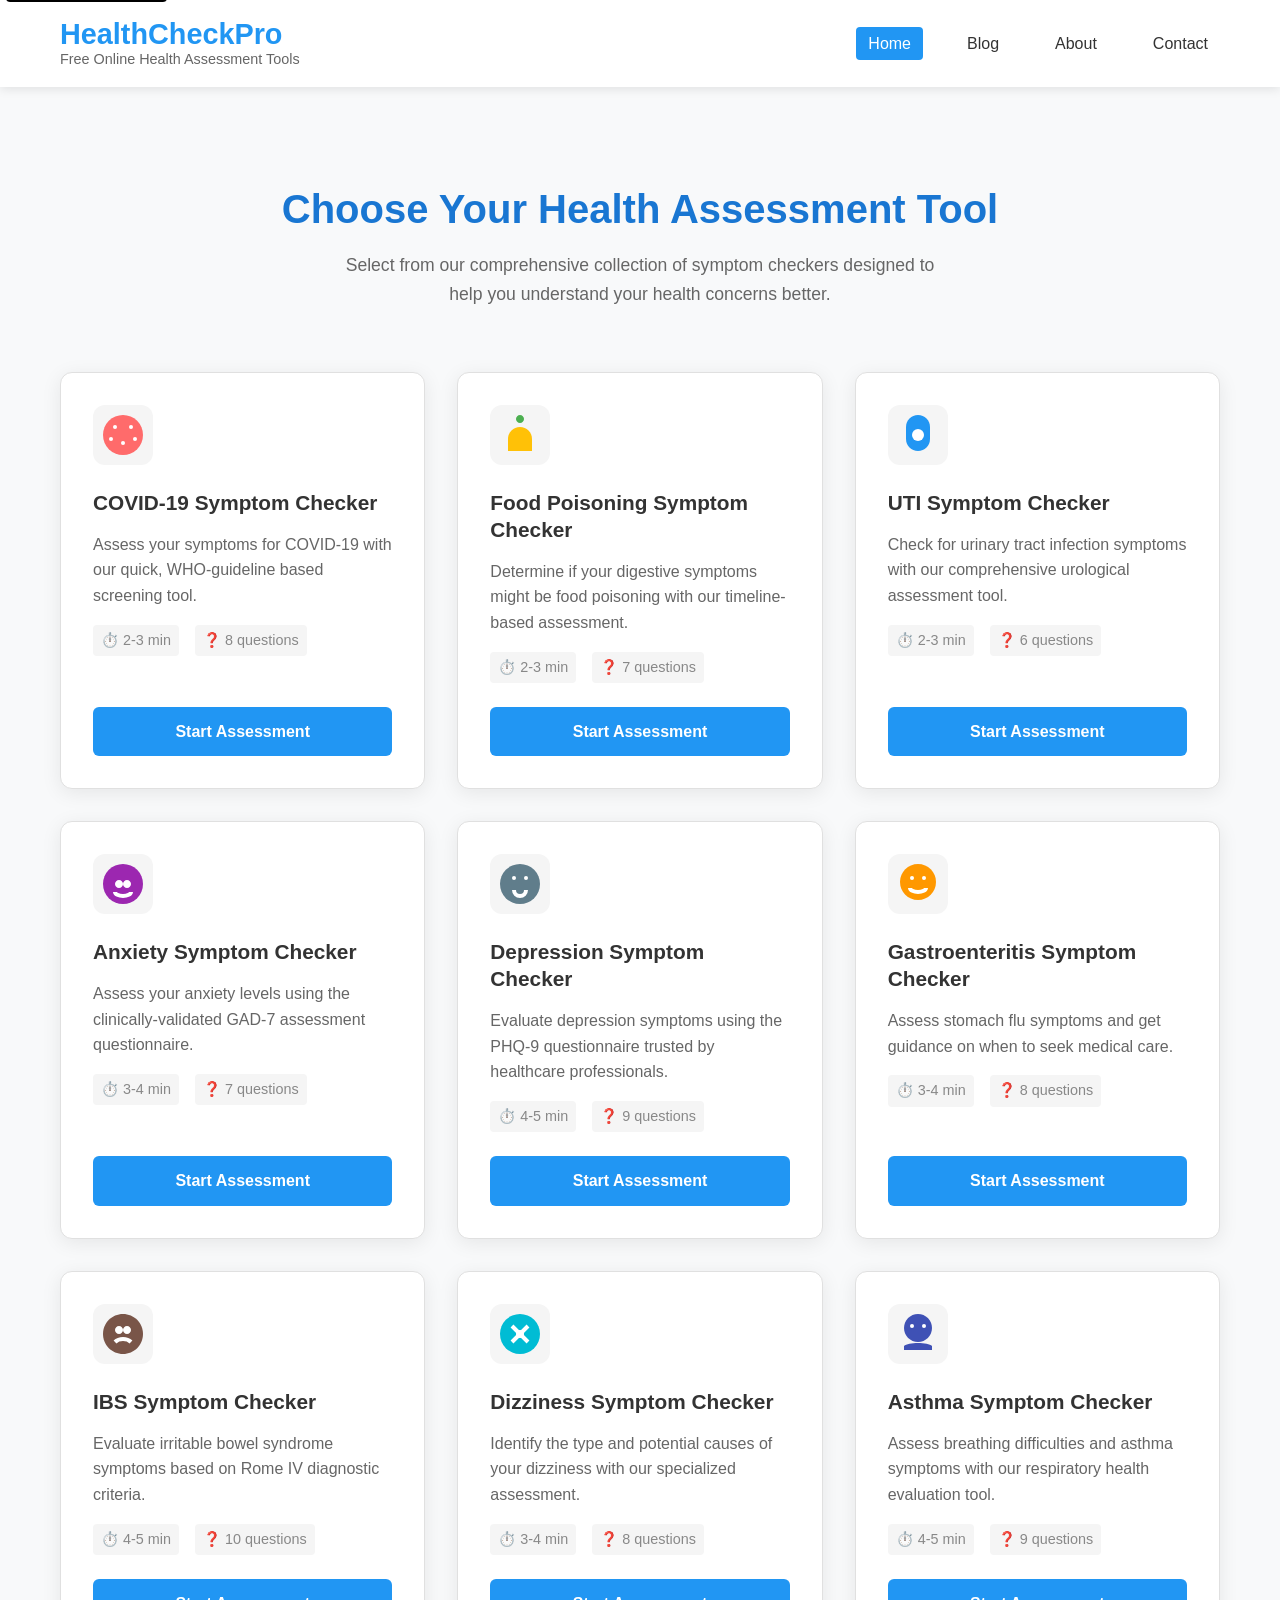
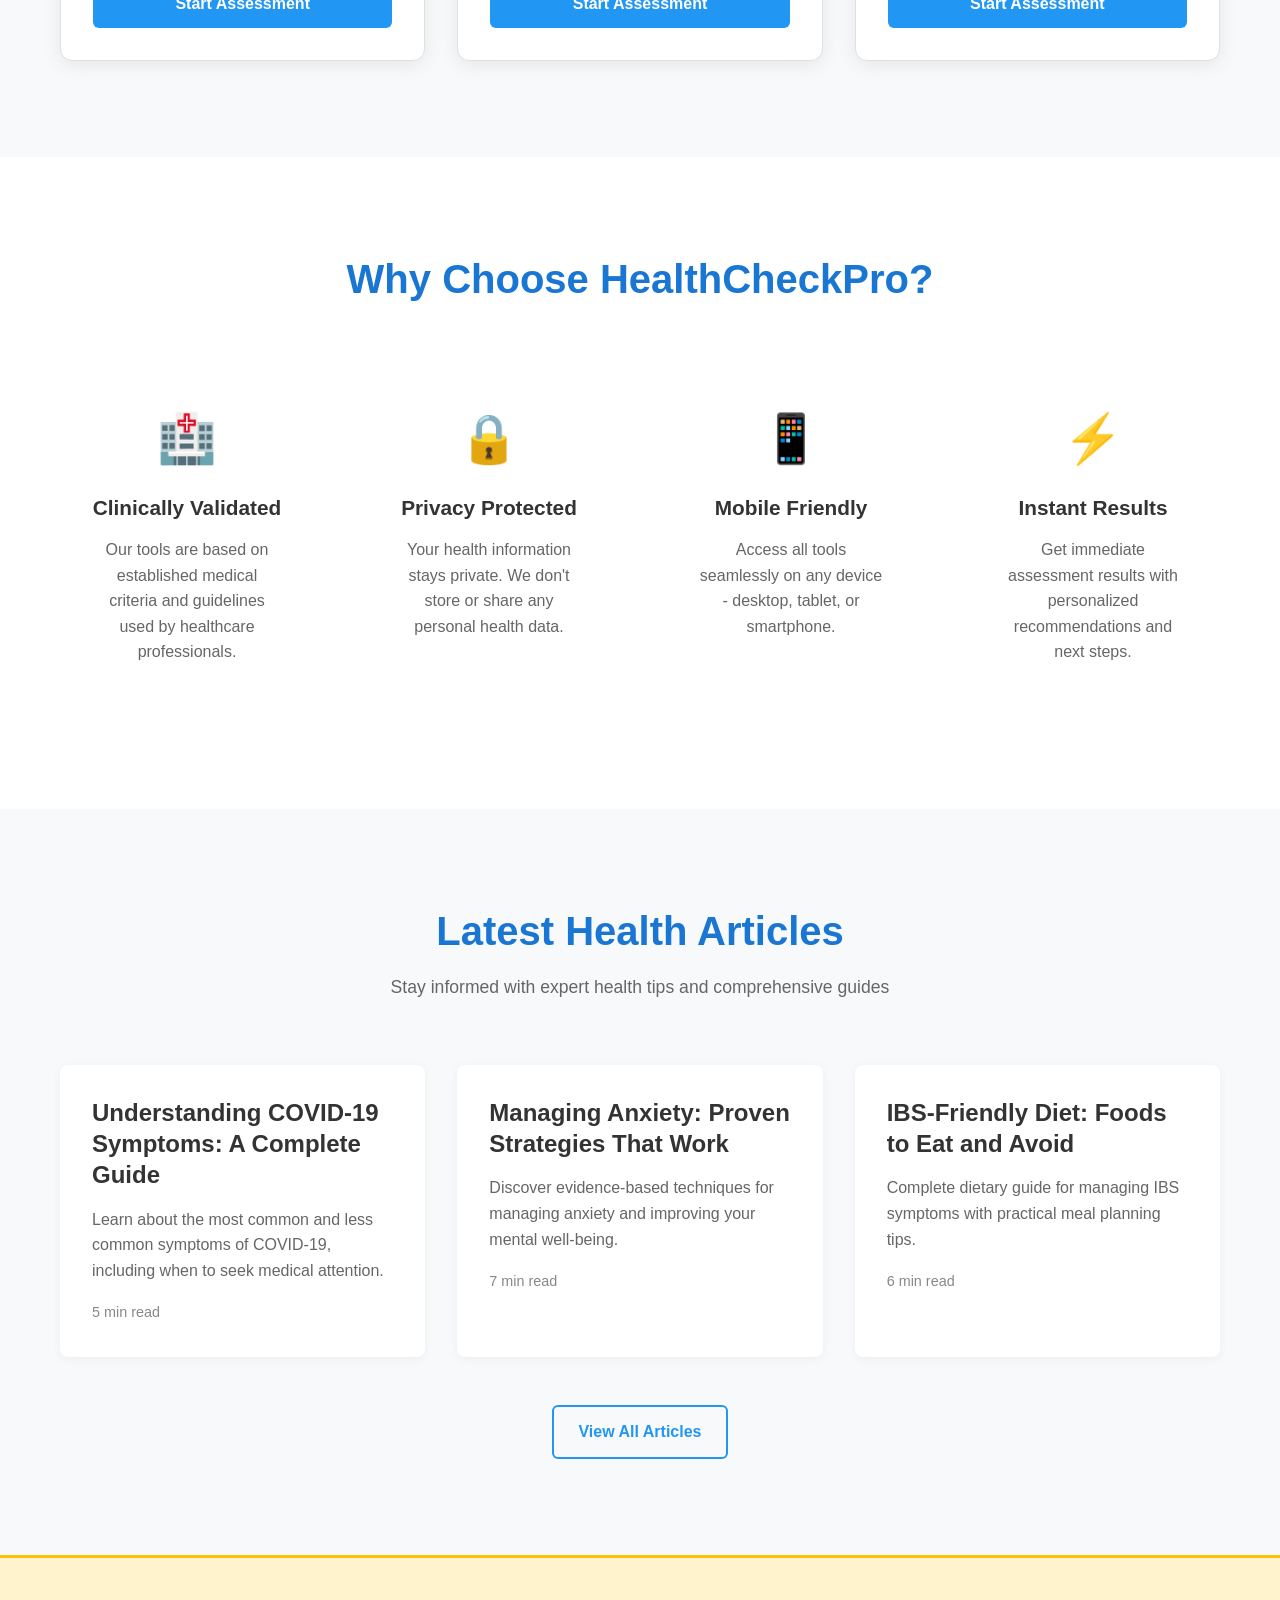
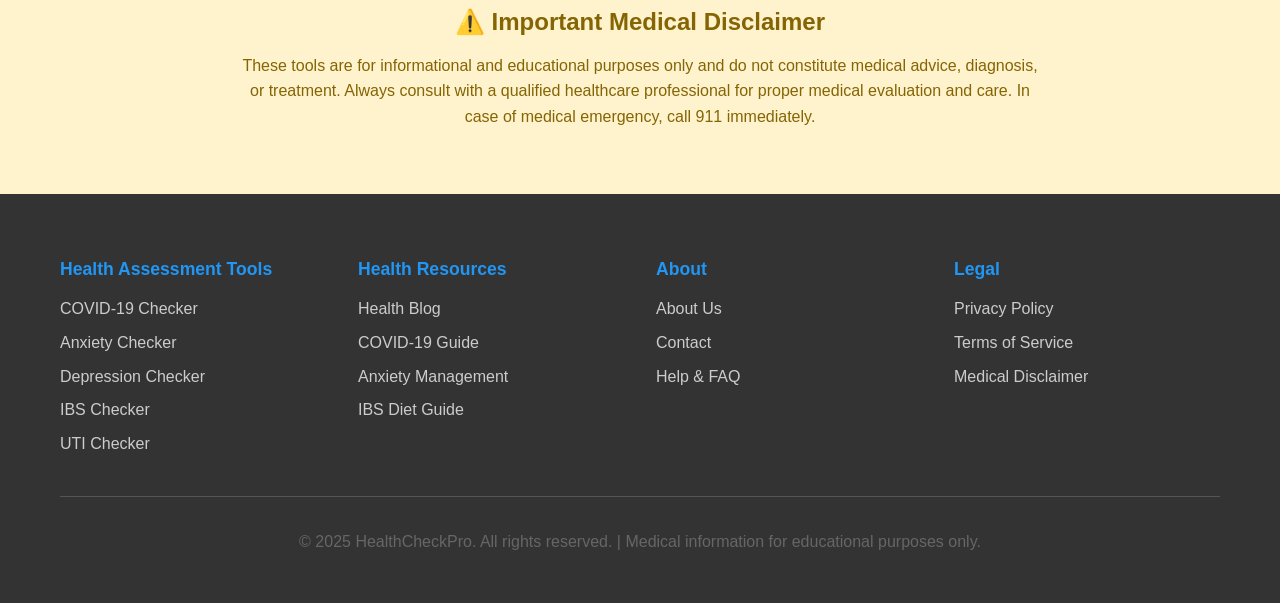
==== commit 4049674c: "Update index.html" ====
--- a/index.html
+++ b/index.html
@@ -92,7 +92,7 @@
         </nav>
     </header>
 
-    <!-- Hero Section -->
+    <!-- Hero Section 
     <section class="hero-section" aria-label="Welcome section">
         <div class="container">
             <div class="hero-content">
@@ -119,7 +119,12 @@
                 </div>
             </div>
         </div>
-    </section>
+    </section>     
+    
+    -->
+
+
+    
 
     <!-- Tools Grid Section -->
     <main id="main-content" class="tools-section" role="main">
@@ -151,7 +156,7 @@
                             <span class="questions">❓ 8 questions</span>
                         </div>
                     </div>
-                    <a href="/tools/covid-19-symptom-checker/" class="btn-primary" aria-label="Start COVID-19 symptom assessment">Start Assessment</a>
+                    <a href="./tools/covid-19-symptom-checker/" class="btn-primary" aria-label="Start COVID-19 symptom assessment">Start Assessment</a>
                 </div>
 
                 <!-- Food Poisoning Symptom Checker -->
@@ -170,7 +175,7 @@
                             <span class="questions">❓ 7 questions</span>
                         </div>
                     </div>
-                    <a href="/tools/food-poisoning-symptom-checker/" class="btn-primary" aria-label="Start food poisoning symptom assessment">Start Assessment</a>
+                    <a href="./tools/food-poisoning-symptom-checker/" class="btn-primary" aria-label="Start food poisoning symptom assessment">Start Assessment</a>
                 </div>
 
                 <!-- UTI Symptom Checker -->
@@ -189,7 +194,7 @@
                             <span class="questions">❓ 6 questions</span>
                         </div>
                     </div>
-                    <a href="/tools/uti-symptom-checker/" class="btn-primary" aria-label="Start UTI symptom assessment">Start Assessment</a>
+                    <a href="./tools/uti-symptom-checker/" class="btn-primary" aria-label="Start UTI symptom assessment">Start Assessment</a>
                 </div>
 
                 <!-- Anxiety Symptom Checker -->
@@ -210,7 +215,7 @@
                             <span class="questions">❓ 7 questions</span>
                         </div>
                     </div>
-                    <a href="/tools/anxiety-symptom-checker/" class="btn-primary" aria-label="Start anxiety symptom assessment">Start Assessment</a>
+                    <a href="./tools/anxiety-symptom-checker/" class="btn-primary" aria-label="Start anxiety symptom assessment">Start Assessment</a>
                 </div>
 
                 <!-- Depression Symptom Checker -->
@@ -231,7 +236,7 @@
                             <span class="questions">❓ 9 questions</span>
                         </div>
                     </div>
-                    <a href="/tools/depression-symptom-checker/" class="btn-primary" aria-label="Start depression symptom assessment">Start Assessment</a>
+                    <a href="./tools/depression-symptom-checker/" class="btn-primary" aria-label="Start depression symptom assessment">Start Assessment</a>
                 </div>
 
                 <!-- Gastroenteritis Symptom Checker -->
@@ -252,7 +257,7 @@
                             <span class="questions">❓ 8 questions</span>
                         </div>
                     </div>
-                    <a href="/tools/gastroenteritis-symptom-checker/" class="btn-primary" aria-label="Start gastroenteritis symptom assessment">Start Assessment</a>
+                    <a href="./tools/gastroenteritis-symptom-checker/" class="btn-primary" aria-label="Start gastroenteritis symptom assessment">Start Assessment</a>
                 </div>
 
                 <!-- IBS Symptom Checker -->
@@ -273,7 +278,7 @@
                             <span class="questions">❓ 10 questions</span>
                         </div>
                     </div>
-                    <a href="/tools/ibs-symptom-checker/" class="btn-primary" aria-label="Start IBS symptom assessment">Start Assessment</a>
+                    <a href="./tools/ibs-symptom-checker/" class="btn-primary" aria-label="Start IBS symptom assessment">Start Assessment</a>
                 </div>
 
                 <!-- Dizziness Symptom Checker -->
@@ -293,7 +298,7 @@
                             <span class="questions">❓ 8 questions</span>
                         </div>
                     </div>
-                    <a href="/tools/dizziness-symptom-checker/" class="btn-primary" aria-label="Start dizziness symptom assessment">Start Assessment</a>
+                    <a href="./tools/dizziness-symptom-checker/" class="btn-primary" aria-label="Start dizziness symptom assessment">Start Assessment</a>
                 </div>
 
                 <!-- Asthma Symptom Checker -->
@@ -314,7 +319,7 @@
                             <span class="questions">❓ 9 questions</span>
                         </div>
                     </div>
-                    <a href="/tools/asthma-symptom-checker/" class="btn-primary" aria-label="Start asthma symptom assessment">Start Assessment</a>
+                    <a href="./tools/asthma-symptom-checker/" class="btn-primary" aria-label="Start asthma symptom assessment">Start Assessment</a>
                 </div>
 
             </div>
@@ -357,23 +362,23 @@
             <p>Stay informed with expert health tips and comprehensive guides</p>
             <div class="blog-preview-grid">
                 <div class="blog-card">
-                    <h3><a href="/blog/understanding-covid-symptoms/">Understanding COVID-19 Symptoms: A Complete Guide</a></h3>
+                    <h3><a href="./blog/understanding-covid-symptoms/">Understanding COVID-19 Symptoms: A Complete Guide</a></h3>
                     <p>Learn about the most common and less common symptoms of COVID-19, including when to seek medical attention.</p>
                     <span class="read-time">5 min read</span>
                 </div>
                 <div class="blog-card">
-                    <h3><a href="/blog/anxiety-management-guide/">Managing Anxiety: Proven Strategies That Work</a></h3>
+                    <h3><a href="./blog/anxiety-management-guide/">Managing Anxiety: Proven Strategies That Work</a></h3>
                     <p>Discover evidence-based techniques for managing anxiety and improving your mental well-being.</p>
                     <span class="read-time">7 min read</span>
                 </div>
                 <div class="blog-card">
-                    <h3><a href="/blog/ibs-diet-recommendations/">IBS-Friendly Diet: Foods to Eat and Avoid</a></h3>
+                    <h3><a href="./blog/ibs-diet-recommendations/">IBS-Friendly Diet: Foods to Eat and Avoid</a></h3>
                     <p>Complete dietary guide for managing IBS symptoms with practical meal planning tips.</p>
                     <span class="read-time">6 min read</span>
                 </div>
             </div>
             <div class="blog-cta">
-                <a href="/blog/" class="btn-secondary">View All Articles</a>
+                <a href="blog/" class="btn-secondary">View All Articles</a>
             </div>
         </div>
     </section>
@@ -395,36 +400,36 @@
                 <div class="footer-section">
                     <h4>Health Assessment Tools</h4>
                     <ul>
-                        <li><a href="/tools/covid-19-symptom-checker/">COVID-19 Checker</a></li>
-                        <li><a href="/tools/anxiety-symptom-checker/">Anxiety Checker</a></li>
-                        <li><a href="/tools/depression-symptom-checker/">Depression Checker</a></li>
-                        <li><a href="/tools/ibs-symptom-checker/">IBS Checker</a></li>
-                        <li><a href="/tools/uti-symptom-checker/">UTI Checker</a></li>
+                        <li><a href="./tools/covid-19-symptom-checker/">COVID-19 Checker</a></li>
+                        <li><a href="./tools/anxiety-symptom-checker/">Anxiety Checker</a></li>
+                        <li><a href="./tools/depression-symptom-checker/">Depression Checker</a></li>
+                        <li><a href="./tools/ibs-symptom-checker/">IBS Checker</a></li>
+                        <li><a href="./tools/uti-symptom-checker/">UTI Checker</a></li>
                     </ul>
                 </div>
                 <div class="footer-section">
                     <h4>Health Resources</h4>
                     <ul>
                         <li><a href="/blog/">Health Blog</a></li>
-                        <li><a href="/blog/understanding-covid-symptoms/">COVID-19 Guide</a></li>
-                        <li><a href="/blog/anxiety-management-guide/">Anxiety Management</a></li>
-                        <li><a href="/blog/ibs-diet-recommendations/">IBS Diet Guide</a></li>
+                        <li><a href="./blog/understanding-covid-symptoms/">COVID-19 Guide</a></li>
+                        <li><a href="./blog/anxiety-management-guide/">Anxiety Management</a></li>
+                        <li><a href="./blog/ibs-diet-recommendations/">IBS Diet Guide</a></li>
                     </ul>
                 </div>
                 <div class="footer-section">
                     <h4>About</h4>
                     <ul>
-                        <li><a href="/about/">About Us</a></li>
-                        <li><a href="/contact/">Contact</a></li>
-                        <li><a href="/help/">Help & FAQ</a></li>
+                        <li><a href="about/">About Us</a></li>
+                        <li><a href="contact/">Contact</a></li>
+                        <li><a href="help/">Help & FAQ</a></li>
                     </ul>
                 </div>
                 <div class="footer-section">
                     <h4>Legal</h4>
                     <ul>
-                        <li><a href="/privacy/">Privacy Policy</a></li>
-                        <li><a href="/terms/">Terms of Service</a></li>
-                        <li><a href="/medical-disclaimer/">Medical Disclaimer</a></li>
+                        <li><a href="privacy/">Privacy Policy</a></li>
+                        <li><a href="terms/">Terms of Service</a></li>
+                        <li><a href="medical-disclaimer/">Medical Disclaimer</a></li>
                     </ul>
                 </div>
             </div>
